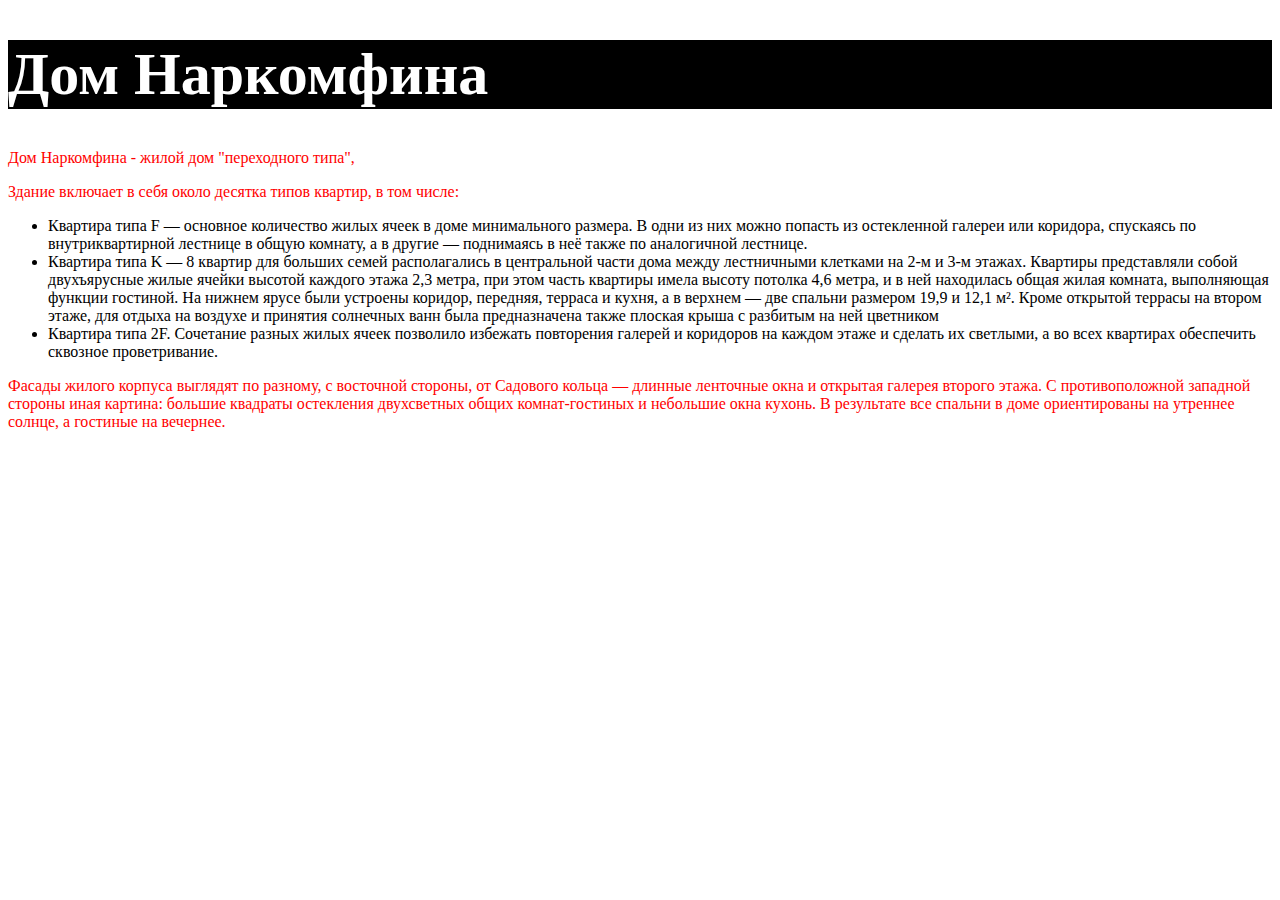
==== index.html @ 4cafe462 "Скопировали файл index" ====
<!DOCTYPE html>
<html>
  <head>
    <meta charset="utf-8">
    <title>Дом Наркомфина</title>

    <style>
      h1
      {font-size: 60px;
        color: white;
        background-color: black;
      }
      p {
          color: red;
        }

      }
    </style>
  </head>
  <body>
    <h1>Дом Наркомфина</h1>
    <p> Дом Наркомфина - жилой дом "переходного типа",</p>
    <p>Здание включает в себя около десятка типов квартир, в том числе:</p>

    <ul>
      <li>Квартира типа F — основное количество жилых ячеек в доме минимального размера. В одни из них можно попасть из остекленной галереи или коридора, спускаясь по внутриквартирной лестнице в общую комнату, а в другие — поднимаясь в неё также по аналогичной лестнице.
      <li>Квартира типа K — 8 квартир для больших семей располагались в центральной части дома между лестничными клетками на 2-м и 3-м этажах. Квартиры представляли собой двухъярусные жилые ячейки высотой каждого этажа 2,3 метра, при этом часть квартиры имела высоту потолка 4,6 метра, и в ней находилась общая жилая комната, выполняющая функции гостиной. На нижнем ярусе были устроены коридор, передняя, терраса и кухня, а в верхнем — две спальни размером 19,9 и 12,1 м². Кроме открытой террасы на втором этаже, для отдыха на воздухе и принятия солнечных ванн была предназначена также плоская крыша с разбитым на ней цветником
      <li>Квартира типа 2F. Сочетание разных жилых ячеек позволило избежать повторения галерей и коридоров на каждом этаже и сделать их светлыми, а во всех квартирах обеспечить сквозное проветривание.
      </ul>

    <p>Фасады жилого корпуса выглядят по разному, с восточной стороны, от Садового кольца — длинные ленточные окна и открытая галерея второго этажа. С противоположной западной стороны иная картина: большие квадраты остекления двухсветных общих комнат-гостиных и небольшие окна кухонь. В результате все спальни в доме ориентированы на утреннее солнце, а гостиные на вечернее.</p>



  </body>
</html>
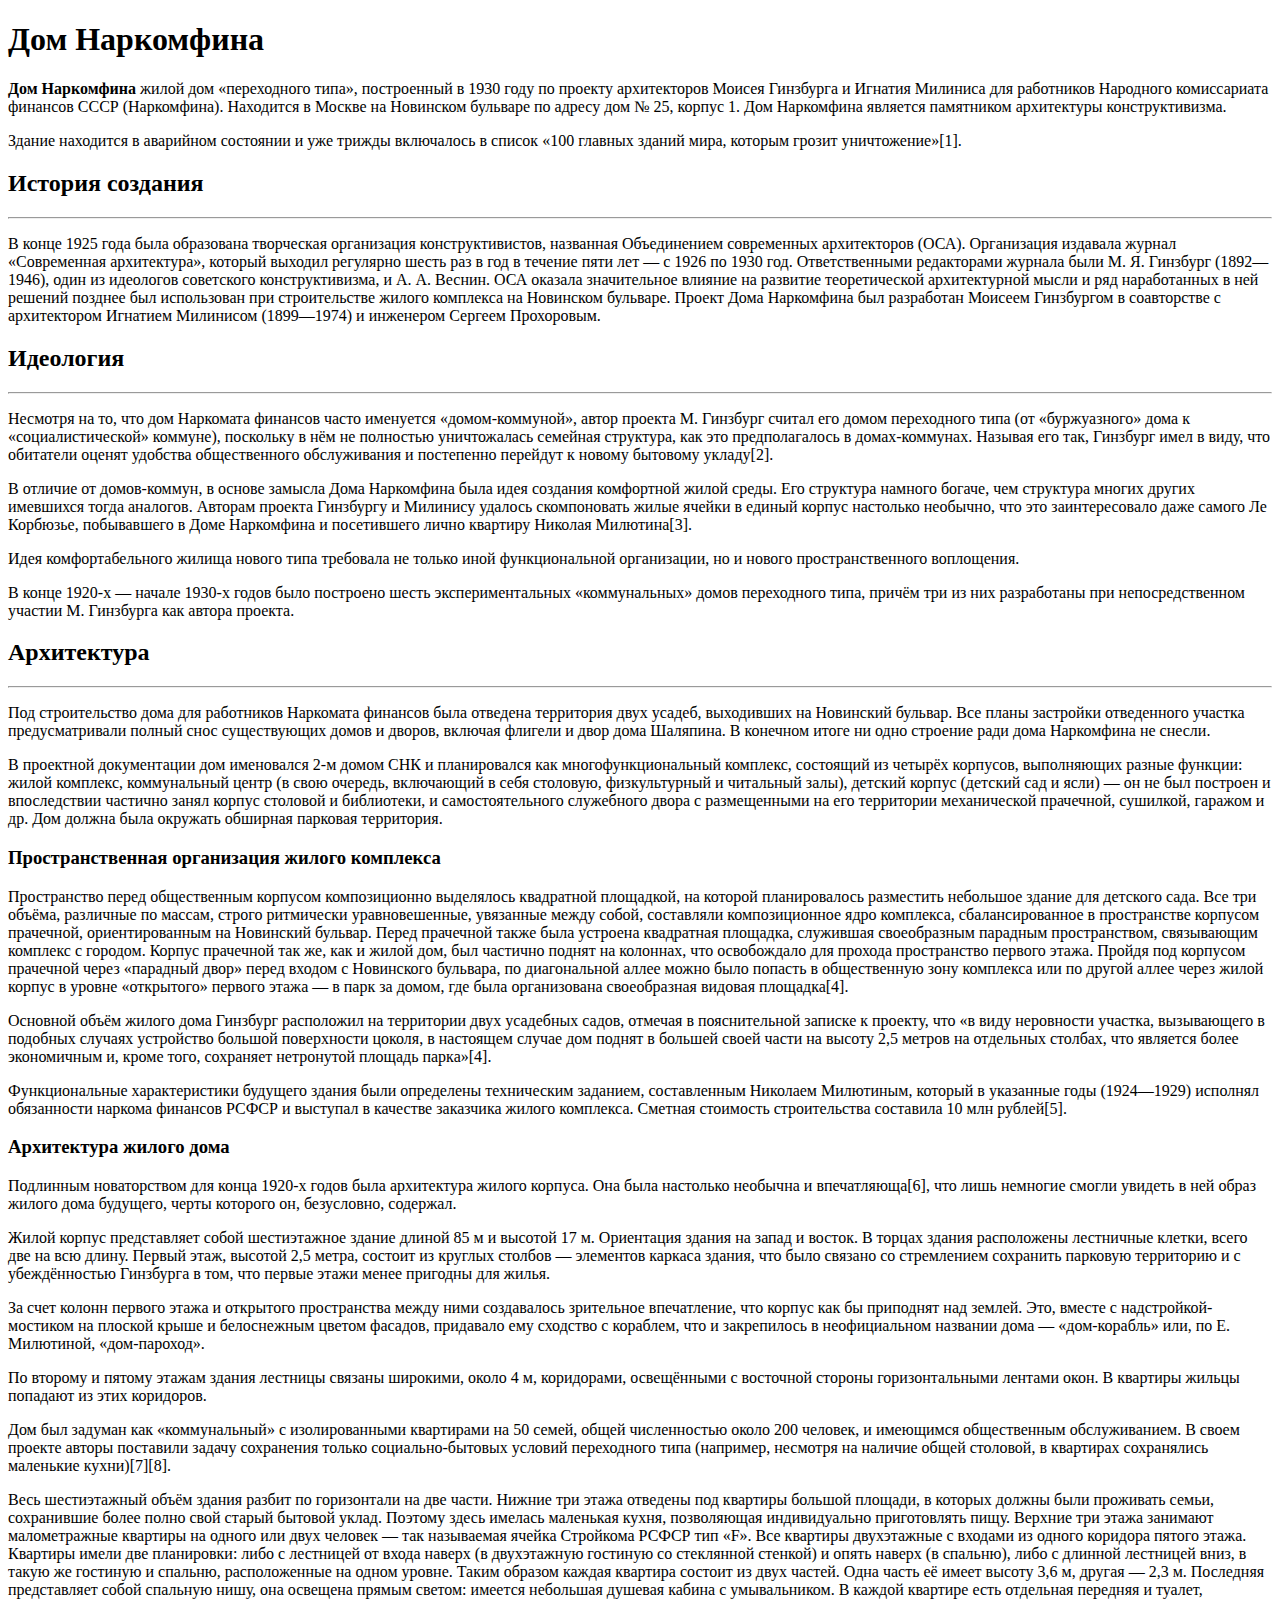
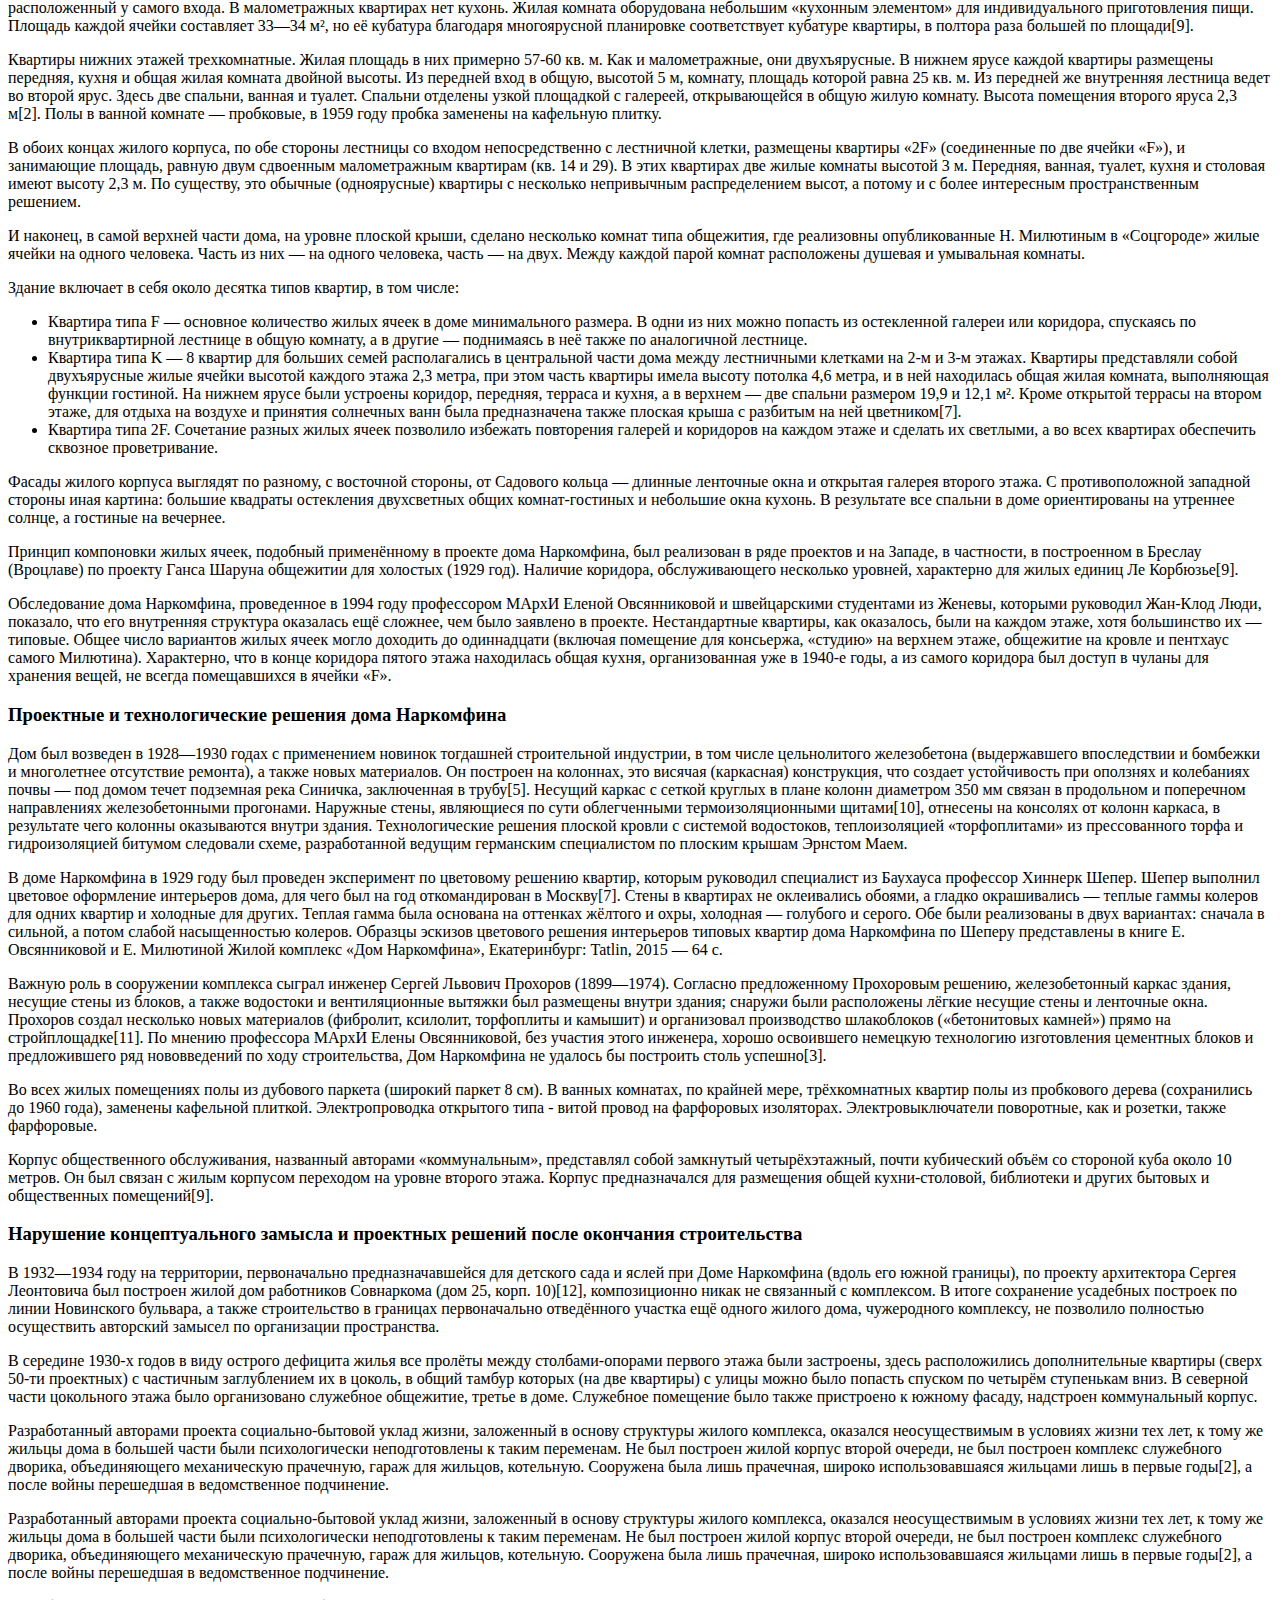
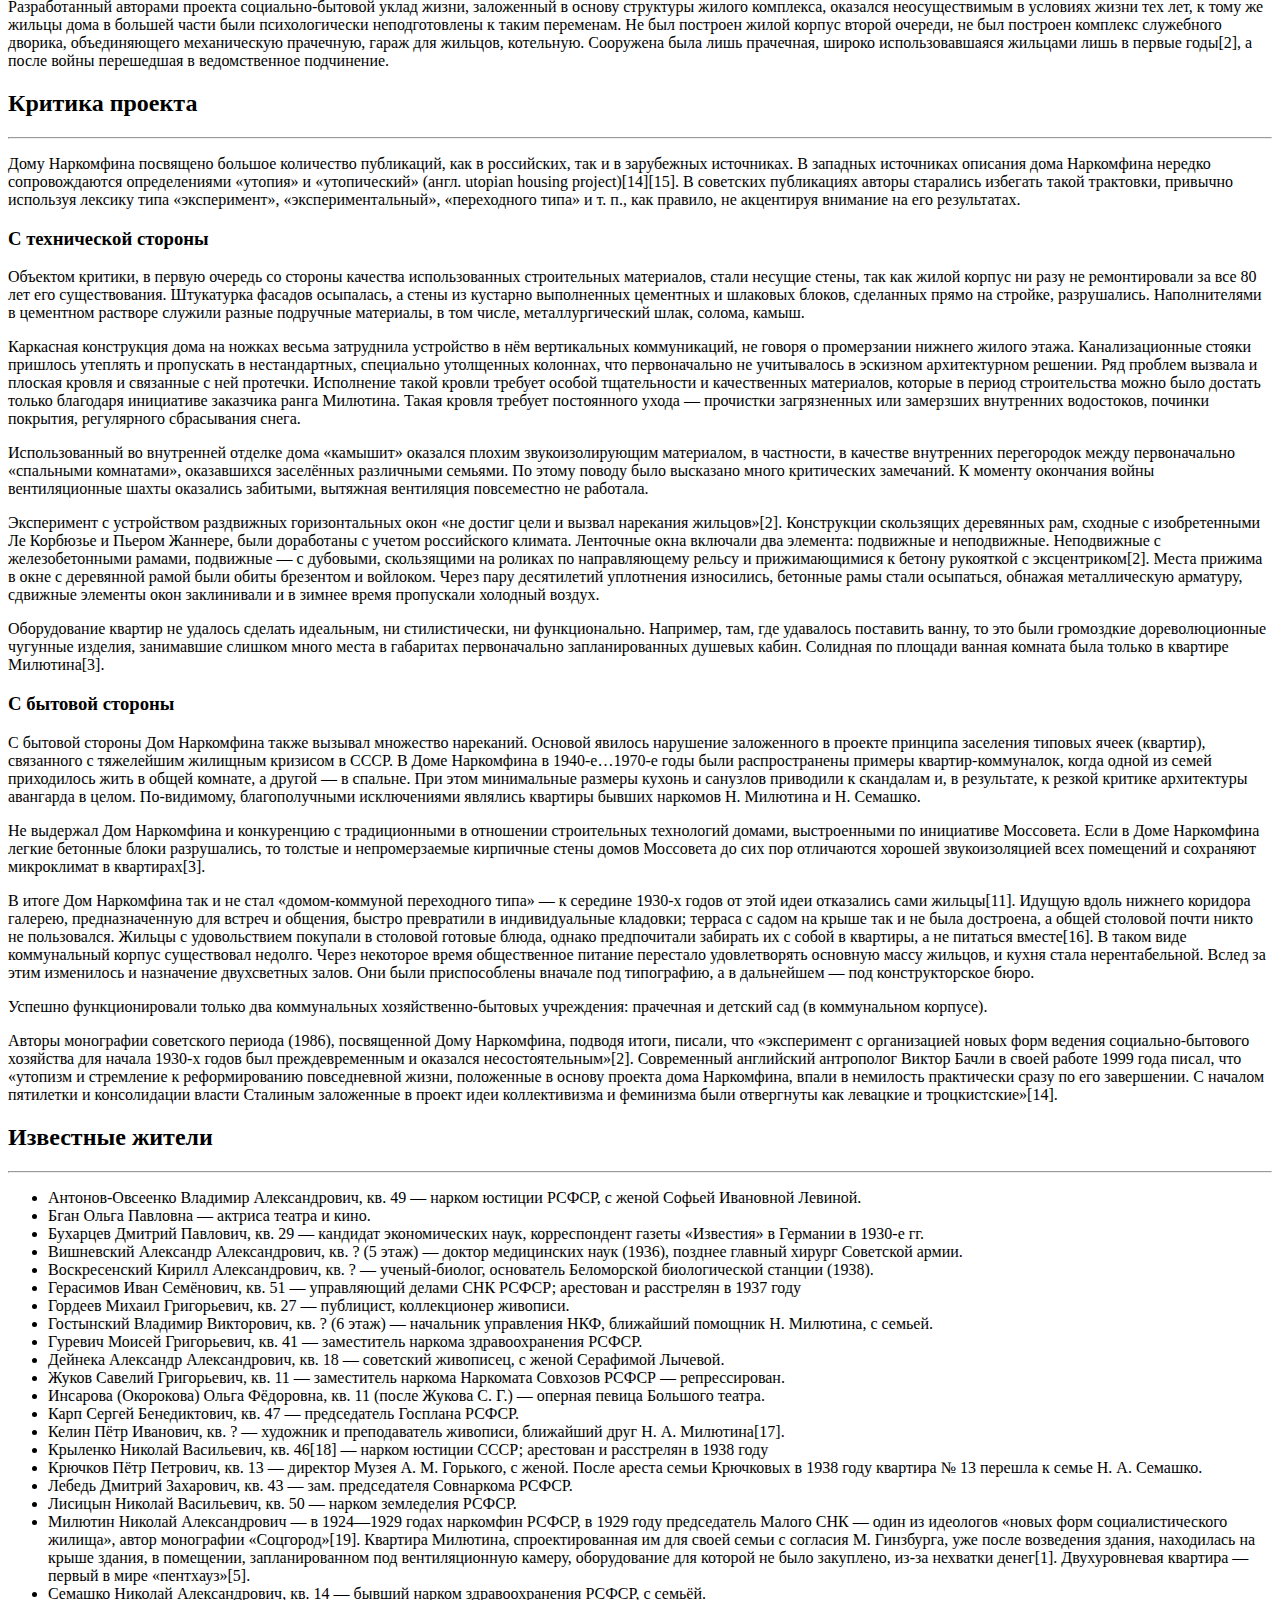
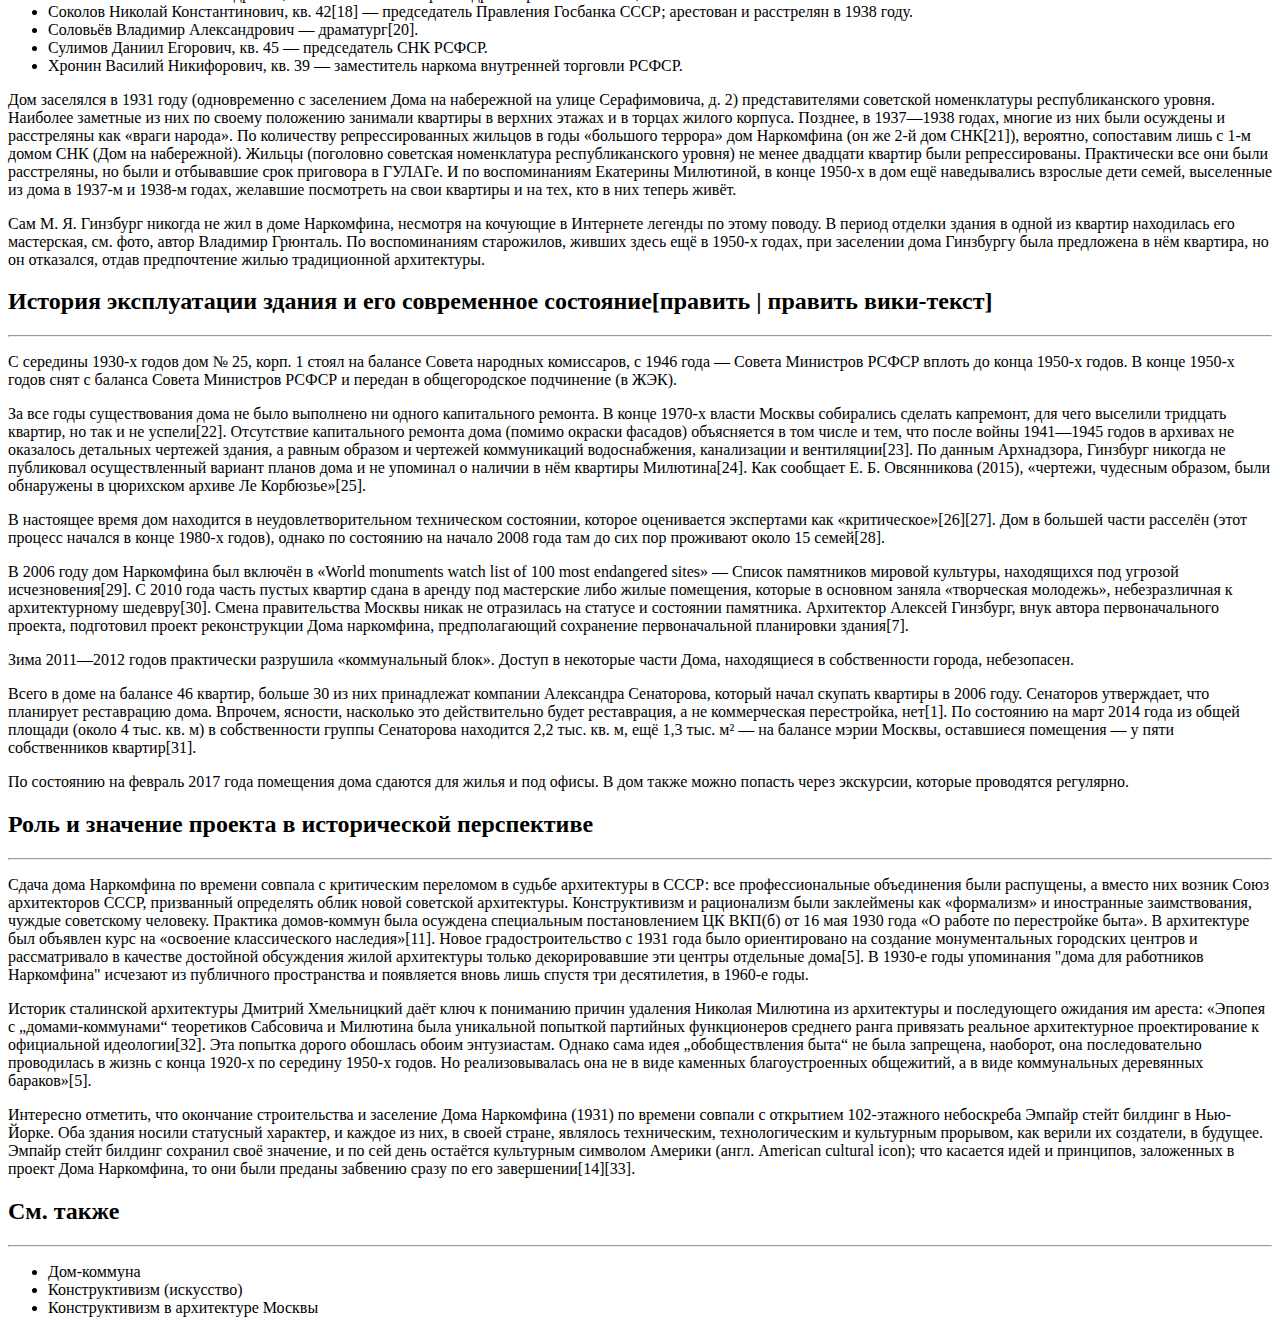
==== commit 13986639: "Доделал статью про дом Наркомфина" ====
--- a/index.html
+++ b/index.html
@@ -4,33 +4,125 @@
     <meta charset="utf-8">
     <title>Дом Наркомфина</title>
 
-    <style>
-      h1
-      {font-size: 60px;
-        color: white;
-        background-color: black;
-      }
-      p {
-          color: red;
-        }
-
-      }
-    </style>
   </head>
   <body>
     <h1>Дом Наркомфина</h1>
-    <p> Дом Наркомфина - жилой дом "переходного типа",</p>
-    <p>Здание включает в себя около десятка типов квартир, в том числе:</p>
-
+      <p> <b>Дом Наркомфина</b> жилой дом «переходного типа», построенный в 1930 году по проекту архитекторов Моисея Гинзбурга и Игнатия Милиниса для работников Народного комиссариата финансов СССР (Наркомфина). Находится в Москве на Новинском бульваре по адресу дом № 25, корпус 1. Дом Наркомфина является памятником архитектуры конструктивизма.</p>
+      <p>Здание находится в аварийном состоянии и уже трижды включалось в список «100 главных зданий мира, которым грозит уничтожение»[1].</p>
+    <h2> История создания</h2>
+    <hr></hr>
+      <p>В конце 1925 года была образована творческая организация конструктивистов, названная Объединением современных архитекторов (ОСА). Организация издавала журнал «Современная архитектура», который выходил регулярно шесть раз в год в течение пяти лет — с 1926 по 1930 год. Ответственными редакторами журнала были М. Я. Гинзбург (1892—1946), один из идеологов советского конструктивизма, и А. А. Веснин. ОСА оказала значительное влияние на развитие теоретической архитектурной мысли и ряд наработанных в ней решений позднее был использован при строительстве жилого комплекса на Новинском бульваре. Проект Дома Наркомфина был разработан Моисеем Гинзбургом в соавторстве с архитектором Игнатием Милинисом (1899—1974) и инженером Сергеем Прохоровым.</p>
+    <h2>Идеология</h2>
+    <hr></hr>
+      <p>Несмотря на то, что дом Наркомата финансов часто именуется «домом-коммуной», автор проекта М. Гинзбург считал его домом переходного типа (от «буржуазного» дома к «социалистической» коммуне), поскольку в нём не полностью уничтожалась семейная структура, как это предполагалось в домах-коммунах. Называя его так, Гинзбург имел в виду, что обитатели оценят удобства общественного обслуживания и постепенно перейдут к новому бытовому укладу[2].</p>
+      <p>В отличие от домов-коммун, в основе замысла Дома Наркомфина была идея создания комфортной жилой среды. Его структура намного богаче, чем структура многих других имевшихся тогда аналогов. Авторам проекта Гинзбургу и Милинису удалось скомпоновать жилые ячейки в единый корпус настолько необычно, что это заинтересовало даже самого Ле Корбюзье, побывавшего в Доме Наркомфина и посетившего лично квартиру Николая Милютина[3].</p>
+      <p>Идея комфортабельного жилища нового типа требовала не только иной функциональной организации, но и нового пространственного воплощения.</p>
+      <p>В конце 1920-х — начале 1930-х годов было построено шесть экспериментальных «коммунальных» домов переходного типа, причём три из них разработаны при непосредственном участии М. Гинзбурга как автора проекта.</p>
+    <h2>Архитектура</h2>
+    <hr></hr>
+      <p>Под строительство дома для работников Наркомата финансов была отведена территория двух усадеб, выходивших на Новинский бульвар. Все планы застройки отведенного участка предусматривали полный снос существующих домов и дворов, включая флигели и двор дома Шаляпина. В конечном итоге ни одно строение ради дома Наркомфина не снесли.</p>
+      <p>В проектной документации дом именовался 2-м домом СНК и планировался как многофункциональный комплекс, состоящий из четырёх корпусов, выполняющих разные функции: жилой комплекс, коммунальный центр (в свою очередь, включающий в себя столовую, физкультурный и читальный залы), детский корпус (детский сад и ясли) — он не был построен и впоследствии частично занял корпус столовой и библиотеки, и самостоятельного служебного двора с размещенными на его территории механической прачечной, сушилкой, гаражом и др. Дом должна была окружать обширная парковая территория.</p>
+          <h3>Пространственная организация жилого комплекса</h3>
+          <p>Пространство перед общественным корпусом композиционно выделялось квадратной площадкой, на которой планировалось разместить небольшое здание для детского сада. Все три объёма, различные по массам, строго ритмически уравновешенные, увязанные между собой, составляли композиционное ядро комплекса, сбалансированное в пространстве корпусом прачечной, ориентированным на Новинский бульвар. Перед прачечной также была устроена квадратная площадка, служившая своеобразным парадным пространством, связывающим комплекс с городом. Корпус прачечной так же, как и жилой дом, был частично поднят на колоннах, что освобождало для прохода пространство первого этажа. Пройдя под корпусом прачечной через «парадный двор» перед входом с Новинского бульвара, по диагональной аллее можно было попасть в общественную зону комплекса или по другой аллее через жилой корпус в уровне «открытого» первого этажа — в парк за домом, где была организована своеобразная видовая площадка[4].</p>
+          <p>Основной объём жилого дома Гинзбург расположил на территории двух усадебных садов, отмечая в пояснительной записке к проекту, что «в виду неровности участка, вызывающего в подобных случаях устройство большой поверхности цоколя, в настоящем случае дом поднят в большей своей части на высоту 2,5 метров на отдельных столбах, что является более экономичным и, кроме того, сохраняет нетронутой площадь парка»[4].</p>
+          <p>Функциональные характеристики будущего здания были определены техническим заданием, составленным Николаем Милютиным, который в указанные годы (1924—1929) исполнял обязанности наркома финансов РСФСР и выступал в качестве заказчика жилого комплекса. Сметная стоимость строительства составила 10 млн рублей[5].</p>
+          <h3>Архитектура жилого дома</h3>
+          <p>Подлинным новаторством для конца 1920-х годов была архитектура жилого корпуса. Она была настолько необычна и впечатляюща[6], что лишь немногие смогли увидеть в ней образ жилого дома будущего, черты которого он, безусловно, содержал.</p>
+          <p>Жилой корпус представляет собой шестиэтажное здание длиной 85 м и высотой 17 м. Ориентация здания на запад и восток. В торцах здания расположены лестничные клетки, всего две на всю длину. Первый этаж, высотой 2,5 метра, состоит из круглых столбов — элементов каркаса здания, что было связано со стремлением сохранить парковую территорию и с убеждённостью Гинзбурга в том, что первые этажи менее пригодны для жилья.</p>
+          <p>За счет колонн первого этажа и открытого пространства между ними создавалось зрительное впечатление, что корпус как бы приподнят над землей. Это, вместе с надстройкой-мостиком на плоской крыше и белоснежным цветом фасадов, придавало ему сходство с кораблем, что и закрепилось в неофициальном названии дома — «дом-корабль» или, по Е. Милютиной, «дом-пароход».</p>
+          <p>По второму и пятому этажам здания лестницы связаны широкими, около 4 м, коридорами, освещёнными с восточной стороны горизонтальными лентами окон. В квартиры жильцы попадают из этих коридоров.</p>
+          <p>Дом был задуман как «коммунальный» с изолированными квартирами на 50 семей, общей численностью около 200 человек, и имеющимся общественным обслуживанием. В своем проекте авторы поставили задачу сохранения только социально-бытовых условий переходного типа (например, несмотря на наличие общей столовой, в квартирах сохранялись маленькие кухни)[7][8].</p>
+          <p>Весь шестиэтажный объём здания разбит по горизонтали на две части. Нижние три этажа отведены под квартиры большой площади, в которых должны были проживать семьи, сохранившие более полно свой старый бытовой уклад. Поэтому здесь имелась маленькая кухня, позволяющая индивидуально приготовлять пищу. Верхние три этажа занимают малометражные квартиры на одного или двух человек — так называемая ячейка Стройкома РСФСР тип «F». Все квартиры двухэтажные с входами из одного коридора пятого этажа. Квартиры имели две планировки: либо с лестницей от входа наверх (в двухэтажную гостиную со стеклянной стенкой) и опять наверх (в спальню), либо с длинной лестницей вниз, в такую же гостиную и спальню, расположенные на одном уровне. Таким образом каждая квартира состоит из двух частей. Одна часть её имеет высоту 3,6 м, другая — 2,3 м. Последняя представляет собой спальную нишу, она освещена прямым светом: имеется небольшая душевая кабина с умывальником. В каждой квартире есть отдельная передняя и туалет, расположенный у самого входа. В малометражных квартирах нет кухонь. Жилая комната оборудована небольшим «кухонным элементом» для индивидуального приготовления пищи. Площадь каждой ячейки составляет 33—34 м², но её кубатура благодаря многоярусной планировке соответствует кубатуре квартиры, в полтора раза большей по площади[9].
+          </p>
+          <p>Квартиры нижних этажей трехкомнатные. Жилая площадь в них примерно 57-60 кв. м. Как и малометражные, они двухъярусные. В нижнем ярусе каждой квартиры размещены передняя, кухня и общая жилая комната двойной высоты. Из передней вход в общую, высотой 5 м, комнату, площадь которой равна 25 кв. м. Из передней же внутренняя лестница ведет во второй ярус. Здесь две спальни, ванная и туалет. Спальни отделены узкой площадкой с галереей, открывающейся в общую жилую комнату. Высота помещения второго яруса 2,3 м[2]. Полы в ванной комнате — пробковые, в 1959 году пробка заменены на кафельную плитку.</p>
+          <p>В обоих концах жилого корпуса, по обе стороны лестницы со входом непосредственно с лестничной клетки, размещены квартиры «2F» (соединенные по две ячейки «F»), и занимающие площадь, равную двум сдвоенным малометражным квартирам (кв. 14 и 29). В этих квартирах две жилые комнаты высотой 3 м. Передняя, ванная, туалет, кухня и столовая имеют высоту 2,3 м. По существу, это обычные (одноярусные) квартиры с несколько непривычным распределением высот, а потому и с более интересным пространственным решением.</p>
+          <p>И наконец, в самой верхней части дома, на уровне плоской крыши, сделано несколько комнат типа общежития, где реализовны опубликованные Н. Милютиным в «Соцгороде» жилые ячейки на одного человека. Часть из них — на одного человека, часть — на двух. Между каждой парой комнат расположены душевая и умывальная комнаты.</p>
+          <p>Здание включает в себя около десятка типов квартир, в том числе:</p>
     <ul>
-      <li>Квартира типа F — основное количество жилых ячеек в доме минимального размера. В одни из них можно попасть из остекленной галереи или коридора, спускаясь по внутриквартирной лестнице в общую комнату, а в другие — поднимаясь в неё также по аналогичной лестнице.
-      <li>Квартира типа K — 8 квартир для больших семей располагались в центральной части дома между лестничными клетками на 2-м и 3-м этажах. Квартиры представляли собой двухъярусные жилые ячейки высотой каждого этажа 2,3 метра, при этом часть квартиры имела высоту потолка 4,6 метра, и в ней находилась общая жилая комната, выполняющая функции гостиной. На нижнем ярусе были устроены коридор, передняя, терраса и кухня, а в верхнем — две спальни размером 19,9 и 12,1 м². Кроме открытой террасы на втором этаже, для отдыха на воздухе и принятия солнечных ванн была предназначена также плоская крыша с разбитым на ней цветником
-      <li>Квартира типа 2F. Сочетание разных жилых ячеек позволило избежать повторения галерей и коридоров на каждом этаже и сделать их светлыми, а во всех квартирах обеспечить сквозное проветривание.
-      </ul>
-
-    <p>Фасады жилого корпуса выглядят по разному, с восточной стороны, от Садового кольца — длинные ленточные окна и открытая галерея второго этажа. С противоположной западной стороны иная картина: большие квадраты остекления двухсветных общих комнат-гостиных и небольшие окна кухонь. В результате все спальни в доме ориентированы на утреннее солнце, а гостиные на вечернее.</p>
-
-
-
+          <li>Квартира типа F — основное количество жилых ячеек в доме минимального размера. В одни из них можно попасть из остекленной галереи или коридора, спускаясь по внутриквартирной лестнице в общую комнату, а в другие — поднимаясь в неё также по аналогичной лестнице.
+          <li>Квартира типа K — 8 квартир для больших семей располагались в центральной части дома между лестничными клетками на 2-м и 3-м этажах. Квартиры представляли собой двухъярусные жилые ячейки высотой каждого этажа 2,3 метра, при этом часть квартиры имела высоту потолка 4,6 метра, и в ней находилась общая жилая комната, выполняющая функции гостиной. На нижнем ярусе были устроены коридор, передняя, терраса и кухня, а в верхнем — две спальни размером 19,9 и 12,1 м². Кроме открытой террасы на втором этаже, для отдыха на воздухе и принятия солнечных ванн была предназначена также плоская крыша с разбитым на ней цветником[7].
+          <li>Квартира типа 2F. Сочетание разных жилых ячеек позволило избежать повторения галерей и коридоров на каждом этаже и сделать их светлыми, а во всех квартирах обеспечить сквозное проветривание.
+          </ul>
+          <p>Фасады жилого корпуса выглядят по разному, с восточной стороны, от Садового кольца — длинные ленточные окна и открытая галерея второго этажа. С противоположной западной стороны иная картина: большие квадраты остекления двухсветных общих комнат-гостиных и небольшие окна кухонь. В результате все спальни в доме ориентированы на утреннее солнце, а гостиные на вечернее.</p>
+          <p>Принцип компоновки жилых ячеек, подобный применённому в проекте дома Наркомфина, был реализован в ряде проектов и на Западе, в частности, в построенном в Бреслау (Вроцлаве) по проекту Ганса Шаруна общежитии для холостых (1929 год). Наличие коридора, обслуживающего несколько уровней, характерно для жилых единиц Ле Корбюзье[9].</p>
+          <p>Обследование дома Наркомфина, проведенное в 1994 году профессором МАрхИ Еленой Овсянниковой и швейцарскими студентами из Женевы, которыми руководил Жан-Клод Люди, показало, что его внутренняя структура оказалась ещё сложнее, чем было заявлено в проекте. Нестандартные квартиры, как оказалось, были на каждом этаже, хотя большинство их — типовые. Общее число вариантов жилых ячеек могло доходить до одиннадцати (включая помещение для консьержа, «студию» на верхнем этаже, общежитие на кровле и пентхаус самого Милютина). Характерно, что в конце коридора пятого этажа находилась общая кухня, организованная уже в 1940-е годы, а из самого коридора был доступ в чуланы для хранения вещей, не всегда помещавшихся в ячейки «F».</p>
+          <h3>Проектные и технологические решения дома Наркомфина</h3>
+          <p>Дом был возведен в 1928—1930 годах с применением новинок тогдашней строительной индустрии, в том числе цельнолитого железобетона (выдержавшего впоследствии и бомбежки и многолетнее отсутствие ремонта), а также новых материалов. Он построен на колоннах, это висячая (каркасная) конструкция, что создает устойчивость при оползнях и колебаниях почвы — под домом течет подземная река Синичка, заключенная в трубу[5]. Несущий каркас с сеткой круглых в плане колонн диаметром 350 мм связан в продольном и поперечном направлениях железобетонными прогонами. Наружные стены, являющиеся по сути облегченными термоизоляционными щитами[10], отнесены на консолях от колонн каркаса, в результате чего колонны оказываются внутри здания. Технологические решения плоской кровли с системой водостоков, теплоизоляцией «торфоплитами» из прессованного торфа и гидроизоляцией битумом следовали схеме, разработанной ведущим германским специалистом по плоским крышам Эрнстом Маем.</p>
+          <p>В доме Наркомфина в 1929 году был проведен эксперимент по цветовому решению квартир, которым руководил специалист из Баухауса профессор Хиннерк Шепер. Шепер выполнил цветовое оформление интерьеров дома, для чего был на год откомандирован в Москву[7]. Стены в квартирах не оклеивались обоями, а гладко окрашивались — теплые гаммы колеров для одних квартир и холодные для других. Теплая гамма была основана на оттенках жёлтого и охры, холодная — голубого и серого. Обе были реализованы в двух вариантах: сначала в сильной, а потом слабой насыщенностью колеров. Образцы эскизов цветового решения интерьеров типовых квартир дома Наркомфина по Шеперу представлены в книге Е. Овсянниковой и Е. Милютиной Жилой комплекс «Дом Наркомфина», Екатеринбург: Tatlin, 2015 — 64 с.</p>
+          <p>Важную роль в сооружении комплекса сыграл инженер Сергей Львович Прохоров (1899—1974). Согласно предложенному Прохоровым решению, железобетонный каркас здания, несущие стены из блоков, а также водостоки и вентиляционные вытяжки был размещены внутри здания; снаружи были расположены лёгкие несущие стены и ленточные окна. Прохоров создал несколько новых материалов (фибролит, ксилолит, торфоплиты и камышит) и организовал производство шлакоблоков («бетонитовых камней») прямо на стройплощадке[11]. По мнению профессора МАрхИ Елены Овсянниковой, без участия этого инженера, хорошо освоившего немецкую технологию изготовления цементных блоков и предложившего ряд нововведений по ходу строительства, Дом Наркомфина не удалось бы построить столь успешно[3].</p>
+          <p>Во всех жилых помещениях полы из дубового паркета (широкий паркет 8 см). В ванных комнатах, по крайней мере, трёхкомнатных квартир полы из пробкового дерева (сохранились до 1960 года), заменены кафельной плиткой. Электропроводка открытого типа - витой провод на фарфоровых изоляторах. Электровыключатели поворотные, как и розетки, также фарфоровые.</p>
+          <p>Корпус общественного обслуживания, названный авторами «коммунальным», представлял собой замкнутый четырёхэтажный, почти кубический объём со стороной куба около 10 метров. Он был связан с жилым корпусом переходом на уровне второго этажа. Корпус предназначался для размещения общей кухни-столовой, библиотеки и других бытовых и общественных помещений[9].</p>
+          <h3>Нарушение концептуального замысла и проектных решений после окончания строительства</h3>
+          <p>В 1932—1934 году на территории, первоначально предназначавшейся для детского сада и яслей при Доме Наркомфина (вдоль его южной границы), по проекту архитектора Сергея Леонтовича был построен жилой дом работников Совнаркома (дом 25, корп. 10)[12], композиционно никак не связанный с комплексом. В итоге сохранение усадебных построек по линии Новинского бульвара, а также строительство в границах первоначально отведённого участка ещё одного жилого дома, чужеродного комплексу, не позволило полностью осуществить авторский замысел по организации пространства.</p>
+          <p>В середине 1930-х годов в виду острого дефицита жилья все пролёты между столбами-опорами первого этажа были застроены, здесь расположились дополнительные квартиры (сверх 50-ти проектных) с частичным заглублением их в цоколь, в общий тамбур которых (на две квартиры) с улицы можно было попасть спуском по четырём ступенькам вниз. В северной части цокольного этажа было организовано служебное общежитие, третье в доме. Служебное помещение было также пристроено к южному фасаду, надстроен коммунальный корпус.</p>
+          <p>Разработанный авторами проекта социально-бытовой уклад жизни, заложенный в основу структуры жилого комплекса, оказался неосуществимым в условиях жизни тех лет, к тому же жильцы дома в большей части были психологически неподготовлены к таким переменам. Не был построен жилой корпус второй очереди, не был построен комплекс служебного дворика, объединяющего механическую прачечную, гараж для жильцов, котельную. Сооружена была лишь прачечная, широко использовавшаяся жильцами лишь в первые годы[2], а после войны перешедшая в ведомственное подчинение.</p>
+          <p>Разработанный авторами проекта социально-бытовой уклад жизни, заложенный в основу структуры жилого комплекса, оказался неосуществимым в условиях жизни тех лет, к тому же жильцы дома в большей части были психологически неподготовлены к таким переменам. Не был построен жилой корпус второй очереди, не был построен комплекс служебного дворика, объединяющего механическую прачечную, гараж для жильцов, котельную. Сооружена была лишь прачечная, широко использовавшаяся жильцами лишь в первые годы[2], а после войны перешедшая в ведомственное подчинение.</p>
+          <p>Разработанный авторами проекта социально-бытовой уклад жизни, заложенный в основу структуры жилого комплекса, оказался неосуществимым в условиях жизни тех лет, к тому же жильцы дома в большей части были психологически неподготовлены к таким переменам. Не был построен жилой корпус второй очереди, не был построен комплекс служебного дворика, объединяющего механическую прачечную, гараж для жильцов, котельную. Сооружена была лишь прачечная, широко использовавшаяся жильцами лишь в первые годы[2], а после войны перешедшая в ведомственное подчинение.</p>
+        <h2>Критика проекта</h2>
+        <hr></hr>
+        <p>Дому Наркомфина посвящено большое количество публикаций, как в российских, так и в зарубежных источниках. В западных источниках описания дома Наркомфина нередко сопровождаются определениями «утопия» и «утопический» (англ. utopian housing project)[14][15]. В советских публикациях авторы старались избегать такой трактовки, привычно используя лексику типа «эксперимент», «экспериментальный», «переходного типа» и т. п., как правило, не акцентируя внимание на его результатах.</p>
+          <h3>С технической стороны</h3>
+          <p>Объектом критики, в первую очередь со стороны качества использованных строительных материалов, стали несущие стены, так как жилой корпус ни разу не ремонтировали за все 80 лет его существования. Штукатурка фасадов осыпалась, а стены из кустарно выполненных цементных и шлаковых блоков, сделанных прямо на стройке, разрушались. Наполнителями в цементном растворе служили разные подручные материалы, в том числе, металлургический шлак, солома, камыш.</p>
+          <p>Каркасная конструкция дома на ножках весьма затруднила устройство в нём вертикальных коммуникаций, не говоря о промерзании нижнего жилого этажа. Канализационные стояки пришлось утеплять и пропускать в нестандартных, специально утолщенных колоннах, что первоначально не учитывалось в эскизном архитектурном решении. Ряд проблем вызвала и плоская кровля и связанные с ней протечки. Исполнение такой кровли требует особой тщательности и качественных материалов, которые в период строительства можно было достать только благодаря инициативе заказчика ранга Милютина. Такая кровля требует постоянного ухода — прочистки загрязненных или замерзших внутренних водостоков, починки покрытия, регулярного сбрасывания снега.</p>
+          <p>Использованный во внутренней отделке дома «камышит» оказался плохим звукоизолирующим материалом, в частности, в качестве внутренних перегородок между первоначально «спальными комнатами», оказавшихся заселённых различными семьями. По этому поводу было высказано много критических замечаний. К моменту окончания войны вентиляционные шахты оказались забитыми, вытяжная вентиляция повсеместно не работала.</p>
+          <p>Эксперимент с устройством раздвижных горизонтальных окон «не достиг цели и вызвал нарекания жильцов»[2]. Конструкции скользящих деревянных рам, сходные с изобретенными Ле Корбюзье и Пьером Жаннере, были доработаны с учетом российского климата. Ленточные окна включали два элемента: подвижные и неподвижные. Неподвижные с железобетонными рамами, подвижные — с дубовыми, скользящими на роликах по направляющему рельсу и прижимающимися к бетону рукояткой с эксцентриком[2]. Места прижима в окне с деревянной рамой были обиты брезентом и войлоком. Через пару десятилетий уплотнения износились, бетонные рамы стали осыпаться, обнажая металлическую арматуру, сдвижные элементы окон заклинивали и в зимнее время пропускали холодный воздух.</p>
+          <p>Оборудование квартир не удалось сделать идеальным, ни стилистически, ни функционально. Например, там, где удавалось поставить ванну, то это были громоздкие дореволюционные чугунные изделия, занимавшие слишком много места в габаритах первоначально запланированных душевых кабин. Солидная по площади ванная комната была только в квартире Милютина[3].</p>
+          <h3>С бытовой стороны</h3>
+          <p>С бытовой стороны Дом Наркомфина также вызывал множество нареканий. Основой явилось нарушение заложенного в проекте принципа заселения типовых ячеек (квартир), связанного с тяжелейшим жилищным кризисом в СССР. В Доме Наркомфина в 1940-е…1970-е годы были распространены примеры квартир-коммуналок, когда одной из семей приходилось жить в общей комнате, а другой — в спальне. При этом минимальные размеры кухонь и санузлов приводили к скандалам и, в результате, к резкой критике архитектуры авангарда в целом. По-видимому, благополучными исключениями являлись квартиры бывших наркомов Н. Милютина и Н. Семашко.</p>
+          <p>Не выдержал Дом Наркомфина и конкуренцию с традиционными в отношении строительных технологий домами, выстроенными по инициативе Моссовета. Если в Доме Наркомфина легкие бетонные блоки разрушались, то толстые и непромерзаемые кирпичные стены домов Моссовета до сих пор отличаются хорошей звукоизоляцией всех помещений и сохраняют микроклимат в квартирах[3].</p>
+          <p>В итоге Дом Наркомфина так и не стал «домом-коммуной переходного типа» — к середине 1930-х годов от этой идеи отказались сами жильцы[11]. Идущую вдоль нижнего коридора галерею, предназначенную для встреч и общения, быстро превратили в индивидуальные кладовки; терраса с садом на крыше так и не была достроена, а общей столовой почти никто не пользовался. Жильцы с удовольствием покупали в столовой готовые блюда, однако предпочитали забирать их с собой в квартиры, а не питаться вместе[16]. В таком виде коммунальный корпус существовал недолго. Через некоторое время общественное питание перестало удовлетворять основную массу жильцов, и кухня стала нерентабельной. Вслед за этим изменилось и назначение двухсветных залов. Они были приспособлены вначале под типографию, а в дальнейшем — под конструкторское бюро.</p>
+          <p>Успешно функционировали только два коммунальных хозяйственно-бытовых учреждения: прачечная и детский сад (в коммунальном корпусе).</p>
+          <p>Авторы монографии советского периода (1986), посвященной Дому Наркомфина, подводя итоги, писали, что «эксперимент с организацией новых форм ведения социально-бытового хозяйства для начала 1930-х годов был преждевременным и оказался несостоятельным»[2]. Современный английский антрополог Виктор Бачли в своей работе 1999 года писал, что «утопизм и стремление к реформированию повседневной жизни, положенные в основу проекта дома Наркомфина, впали в немилость практически сразу по его завершении. С началом пятилетки и консолидации власти Сталиным заложенные в проект идеи коллективизма и феминизма были отвергнуты как левацкие и троцкистские»[14].</p>
+        <h2>Известные жители</h2>
+        <hr></hr>
+        <ul>
+          <li>Антонов-Овсеенко Владимир Александрович, кв. 49 — нарком юстиции РСФСР, с женой Софьей Ивановной Левиной.</li>
+          <li>Бган Ольга Павловна — актриса театра и кино.</li>
+          <li>Бухарцев Дмитрий Павлович, кв. 29 — кандидат экономических наук, корреспондент газеты «Известия» в Германии в 1930-е гг.</li>
+          <li>Вишневский Александр Александрович, кв. ? (5 этаж) — доктор медицинских наук (1936), позднее главный хирург Советской армии.</li>
+          <li>Воскресенский Кирилл Александрович, кв. ? — ученый-биолог, основатель Беломорской биологической станции (1938).</li>
+          <li>Герасимов Иван Семёнович, кв. 51 — управляющий делами СНК РСФСР; арестован и расстрелян в 1937 году</li>
+          <li>Гордеев Михаил Григорьевич, кв. 27 — публицист, коллекционер живописи.</li>
+          <li>Гостынский Владимир Викторович, кв. ? (6 этаж) — начальник управления НКФ, ближайший помощник Н. Милютина, с семьей.</li>
+          <li>Гуревич Моисей Григорьевич, кв. 41 — заместитель наркома здравоохранения РСФСР.</li>
+          <li>Дейнека Александр Александрович, кв. 18 — советский живописец, с женой Серафимой Лычевой.</li>
+          <li>Жуков Савелий Григорьевич, кв. 11 — заместитель наркома Наркомата Совхозов РСФСР — репрессирован.</li>
+          <li>Инсарова (Окорокова) Ольга Фёдоровна, кв. 11 (после Жукова С. Г.) — оперная певица Большого театра.</li>
+          <li>Карп Сергей Бенедиктович, кв. 47 — председатель Госплана РСФСР.</li>
+          <li>Келин Пётр Иванович, кв. ? — художник и преподаватель живописи, ближайший друг Н. А. Милютина[17].</li>
+          <li>Крыленко Николай Васильевич, кв. 46[18] — нарком юстиции СССР; арестован и расстрелян в 1938 году</li>
+          <li>Крючков Пётр Петрович, кв. 13 — директор Музея А. М. Горького, с женой. После ареста семьи Крючковых в 1938 году квартира № 13 перешла к семье Н. А. Семашко.</li>
+          <li>Лебедь Дмитрий Захарович, кв. 43 — зам. председателя Совнаркома РСФСР.</li>
+          <li>Лисицын Николай Васильевич, кв. 50 — нарком земледелия РСФСР.</li>
+          <li>Милютин Николай Александрович — в 1924—1929 годах наркомфин РСФСР, в 1929 году председатель Малого СНК — один из идеологов «новых форм социалистического жилища», автор монографии «Соцгород»[19]. Квартира Милютина, спроектированная им для своей семьи с согласия М. Гинзбурга, уже после возведения здания, находилась на крыше здания, в помещении, запланированном под вентиляционную камеру, оборудование для которой не было закуплено, из-за нехватки денег[1]. Двухуровневая квартира — первый в мире «пентхауз»[5].</li>
+          <li>Семашко Николай Александрович, кв. 14 — бывший нарком здравоохранения РСФСР, с семьёй.</li>
+          <li>Соколов Николай Константинович, кв. 42[18] — председатель Правления Госбанка СССР; арестован и расстрелян в 1938 году.</li>
+          <li>Соловьёв Владимир Александрович — драматург[20].</li>
+          <li>Сулимов Даниил Егорович, кв. 45 — председатель СНК РСФСР.</li>
+          <li>Хронин Василий Никифорович, кв. 39 — заместитель наркома внутренней торговли РСФСР.</li>
+        </ul>
+          <p>Дом заселялся в 1931 году (одновременно с заселением Дома на набережной на улице Серафимовича, д. 2) представителями советской номенклатуры республиканского уровня. Наиболее заметные из них по своему положению занимали квартиры в верхних этажах и в торцах жилого корпуса. Позднее, в 1937—1938 годах, многие из них были осуждены и расстреляны как «враги народа». По количеству репрессированных жильцов в годы «большого террора» дом Наркомфина (он же 2-й дом СНК[21]), вероятно, сопоставим лишь с 1-м домом СНК (Дом на набережной). Жильцы (поголовно советская номенклатура республиканского уровня) не менее двадцати квартир были репрессированы. Практически все они были расстреляны, но были и отбывавшие срок приговора в ГУЛАГе. И по воспоминаниям Екатерины Милютиной, в конце 1950-х в дом ещё наведывались взрослые дети семей, выселенные из дома в 1937-м и 1938-м годах, желавшие посмотреть на свои квартиры и на тех, кто в них теперь живёт.</p>
+          <p>Сам М. Я. Гинзбург никогда не жил в доме Наркомфина, несмотря на кочующие в Интернете легенды по этому поводу. В период отделки здания в одной из квартир находилась его мастерская, см. фото, автор Владимир Грюнталь. По воспоминаниям старожилов, живших здесь ещё в 1950-х годах, при заселении дома Гинзбургу была предложена в нём квартира, но он отказался, отдав предпочтение жилью традиционной архитектуры.</p>
+          <h2>История эксплуатации здания и его современное состояние[править | править вики-текст]</h2>
+          <hr></hr>
+          <p>С середины 1930-х годов дом № 25, корп. 1 стоял на балансе Совета народных комиссаров, с 1946 года — Совета Министров РСФСР вплоть до конца 1950-х годов. В конце 1950-х годов снят с баланса Совета Министров РСФСР и передан в общегородское подчинение (в ЖЭК).</p>
+          <p>За все годы существования дома не было выполнено ни одного капитального ремонта. В конце 1970-х власти Москвы собирались сделать капремонт, для чего выселили тридцать квартир, но так и не успели[22]. Отсутствие капитального ремонта дома (помимо окраски фасадов) объясняется в том числе и тем, что после войны 1941—1945 годов в архивах не оказалось детальных чертежей здания, а равным образом и чертежей коммуникаций водоснабжения, канализации и вентиляции[23]. По данным Архнадзора, Гинзбург никогда не публиковал осуществленный вариант планов дома и не упоминал о наличии в нём квартиры Милютина[24]. Как сообщает Е. Б. Овсянникова (2015), «чертежи, чудесным образом, были обнаружены в цюрихском архиве Ле Корбюзье»[25].</p>
+          <p>В настоящее время дом находится в неудовлетворительном техническом состоянии, которое оценивается экспертами как «критическое»[26][27]. Дом в большей части расселён (этот процесс начался в конце 1980-х годов), однако по состоянию на начало 2008 года там до сих пор проживают около 15 семей[28].</p>
+          <p>В 2006 году дом Наркомфина был включён в «World monuments watch list of 100 most endangered sites» — Список памятников мировой культуры, находящихся под угрозой исчезновения[29]. С 2010 года часть пустых квартир сдана в аренду под мастерские либо жилые помещения, которые в основном заняла «творческая молодежь», небезразличная к архитектурному шедевру[30]. Смена правительства Москвы никак не отразилась на статусе и состоянии памятника. Архитектор Алексей Гинзбург, внук автора первоначального проекта, подготовил проект реконструкции Дома наркомфина, предполагающий сохранение первоначальной планировки здания[7].</p>
+          <p>Зима 2011—2012 годов практически разрушила «коммунальный блок». Доступ в некоторые части Дома, находящиеся в собственности города, небезопасен.</p>
+          <p>Всего в доме на балансе 46 квартир, больше 30 из них принадлежат компании Александра Сенаторова, который начал скупать квартиры в 2006 году. Сенаторов утверждает, что планирует реставрацию дома. Впрочем, ясности, насколько это действительно будет реставрация, а не коммерческая перестройка, нет[1]. По состоянию на март 2014 года из общей площади (около 4 тыс. кв. м) в собственности группы Сенаторова находится 2,2 тыс. кв. м, ещё 1,3 тыс. м² — на балансе мэрии Москвы, оставшиеся помещения — у пяти собственников квартир[31].</p>
+          <p>По состоянию на февраль 2017 года помещения дома сдаются для жилья и под офисы. В дом также можно попасть через экскурсии, которые проводятся регулярно.</p>
+          <h2>Роль и значение проекта в исторической перспективе</h2>
+          <hr></hr>
+          <p>Сдача дома Наркомфина по времени совпала с критическим переломом в судьбе архитектуры в СССР: все профессиональные объединения были распущены, а вместо них возник Союз архитекторов СССР, призванный определять облик новой советской архитектуры. Конструктивизм и рационализм были заклеймены как «формализм» и иностранные заимствования, чуждые советскому человеку. Практика домов-коммун была осуждена специальным постановлением ЦК ВКП(б) от 16 мая 1930 года «О работе по перестройке быта». В архитектуре был объявлен курс на «освоение классического наследия»[11]. Новое градостроительство с 1931 года было ориентировано на создание монументальных городских центров и рассматривало в качестве достойной обсуждения жилой архитектуры только декорировавшие эти центры отдельные дома[5]. В 1930-е годы упоминания "дома для работников Наркомфина" исчезают из публичного пространства и появляется вновь лишь спустя три десятилетия, в 1960-е годы.</p>
+          <p>Историк сталинской архитектуры Дмитрий Хмельницкий даёт ключ к пониманию причин удаления Николая Милютина из архитектуры и последующего ожидания им ареста: «Эпопея с „домами-коммунами“ теоретиков Сабсовича и Милютина была уникальной попыткой партийных функционеров среднего ранга привязать реальное архитектурное проектирование к официальной идеологии[32]. Эта попытка дорого обошлась обоим энтузиастам. Однако сама идея „обобществления быта“ не была запрещена, наоборот, она последовательно проводилась в жизнь с конца 1920-х по середину 1950-х годов. Но реализовывалась она не в виде каменных благоустроенных общежитий, а в виде коммунальных деревянных бараков»[5].</p>
+          <p>Интересно отметить, что окончание строительства и заселение Дома Наркомфина (1931) по времени совпали с открытием 102-этажного небоскреба Эмпайр стейт билдинг в Нью-Йорке. Оба здания носили статусный характер, и каждое из них, в своей стране, являлось техническим, технологическим и культурным прорывом, как верили их создатели, в будущее. Эмпайр стейт билдинг сохранил своё значение, и по сей день остаётся культурным символом Америки (англ. American cultural icon); что касается идей и принципов, заложенных в проект Дома Наркомфина, то они были преданы забвению сразу по его завершении[14][33].</p>
+          <h2>См. также</h2>
+          <hr></hr>
+          <ul>
+            <li>Дом-коммуна</li>
+            <li>Конструктивизм (искусство)</li>
+            <li>Конструктивизм в архитектуре Москвы</li>
+          </ul>
   </body>
 </html>
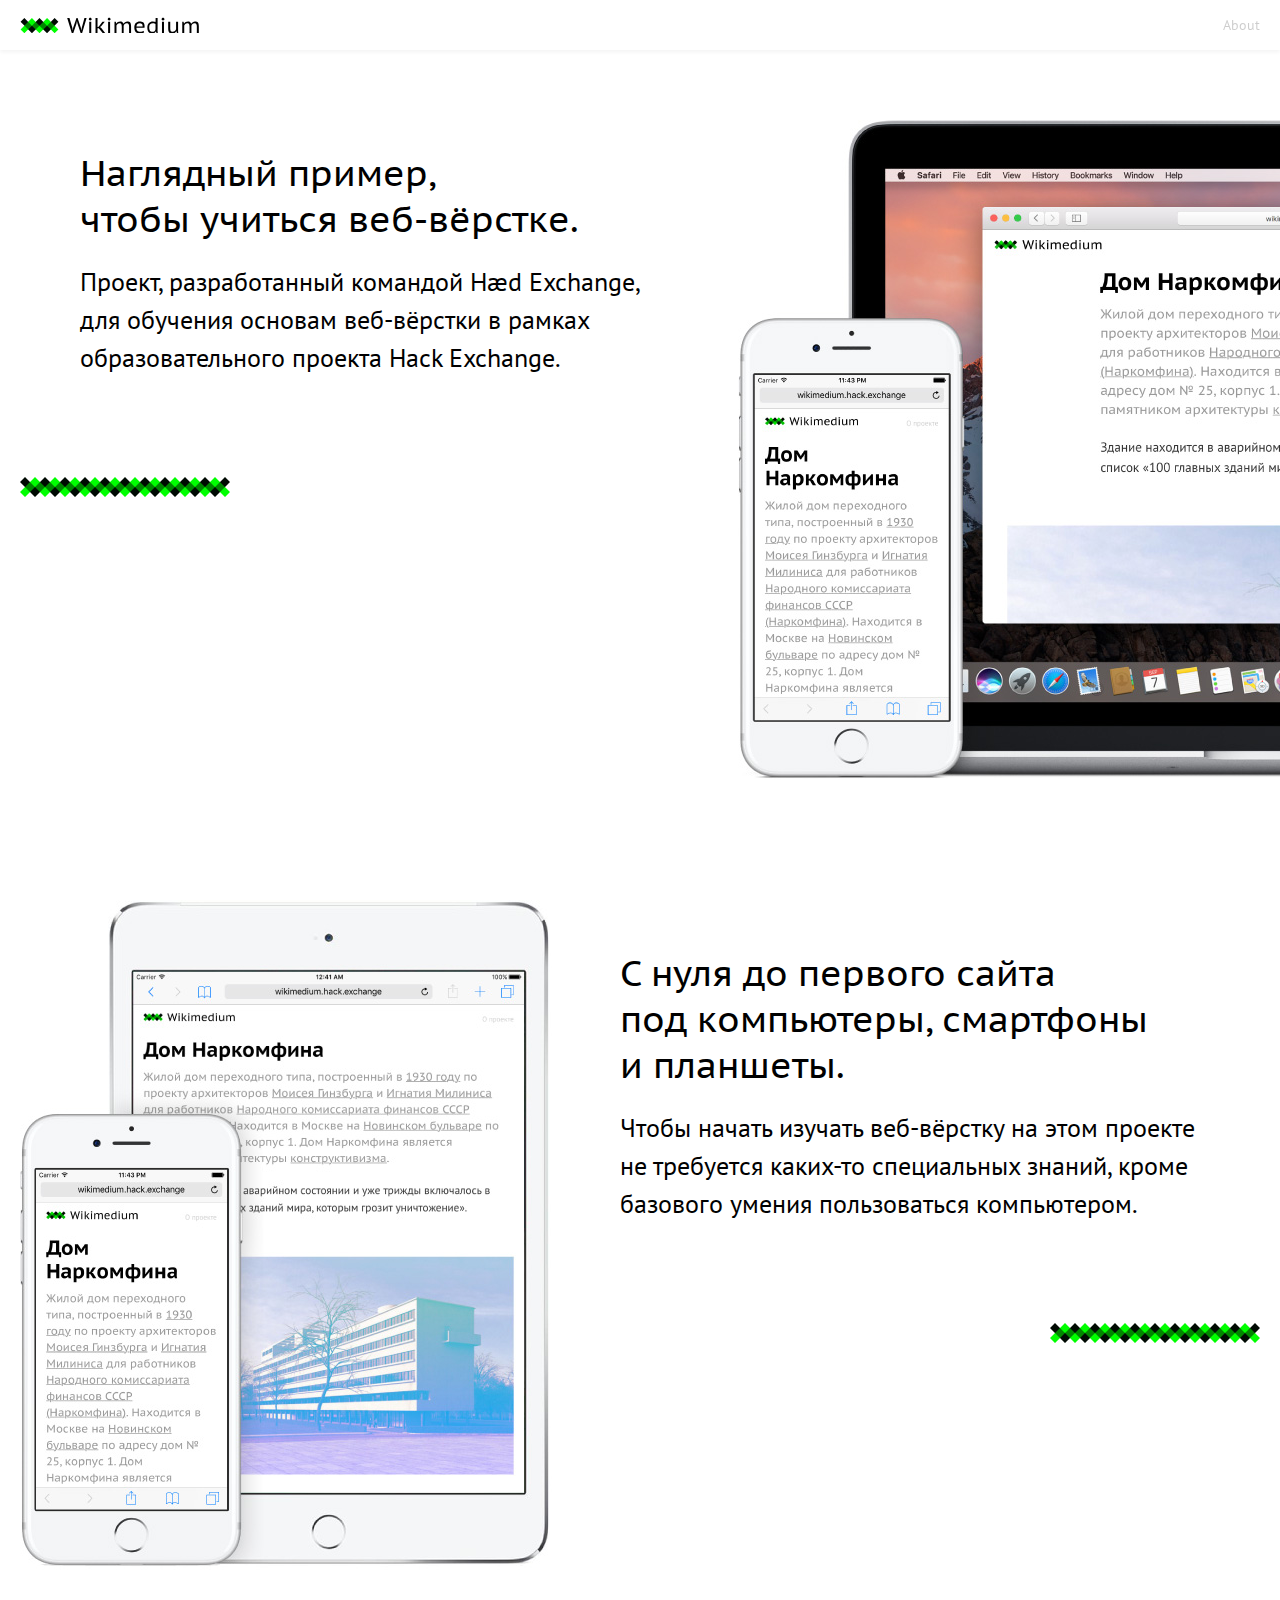
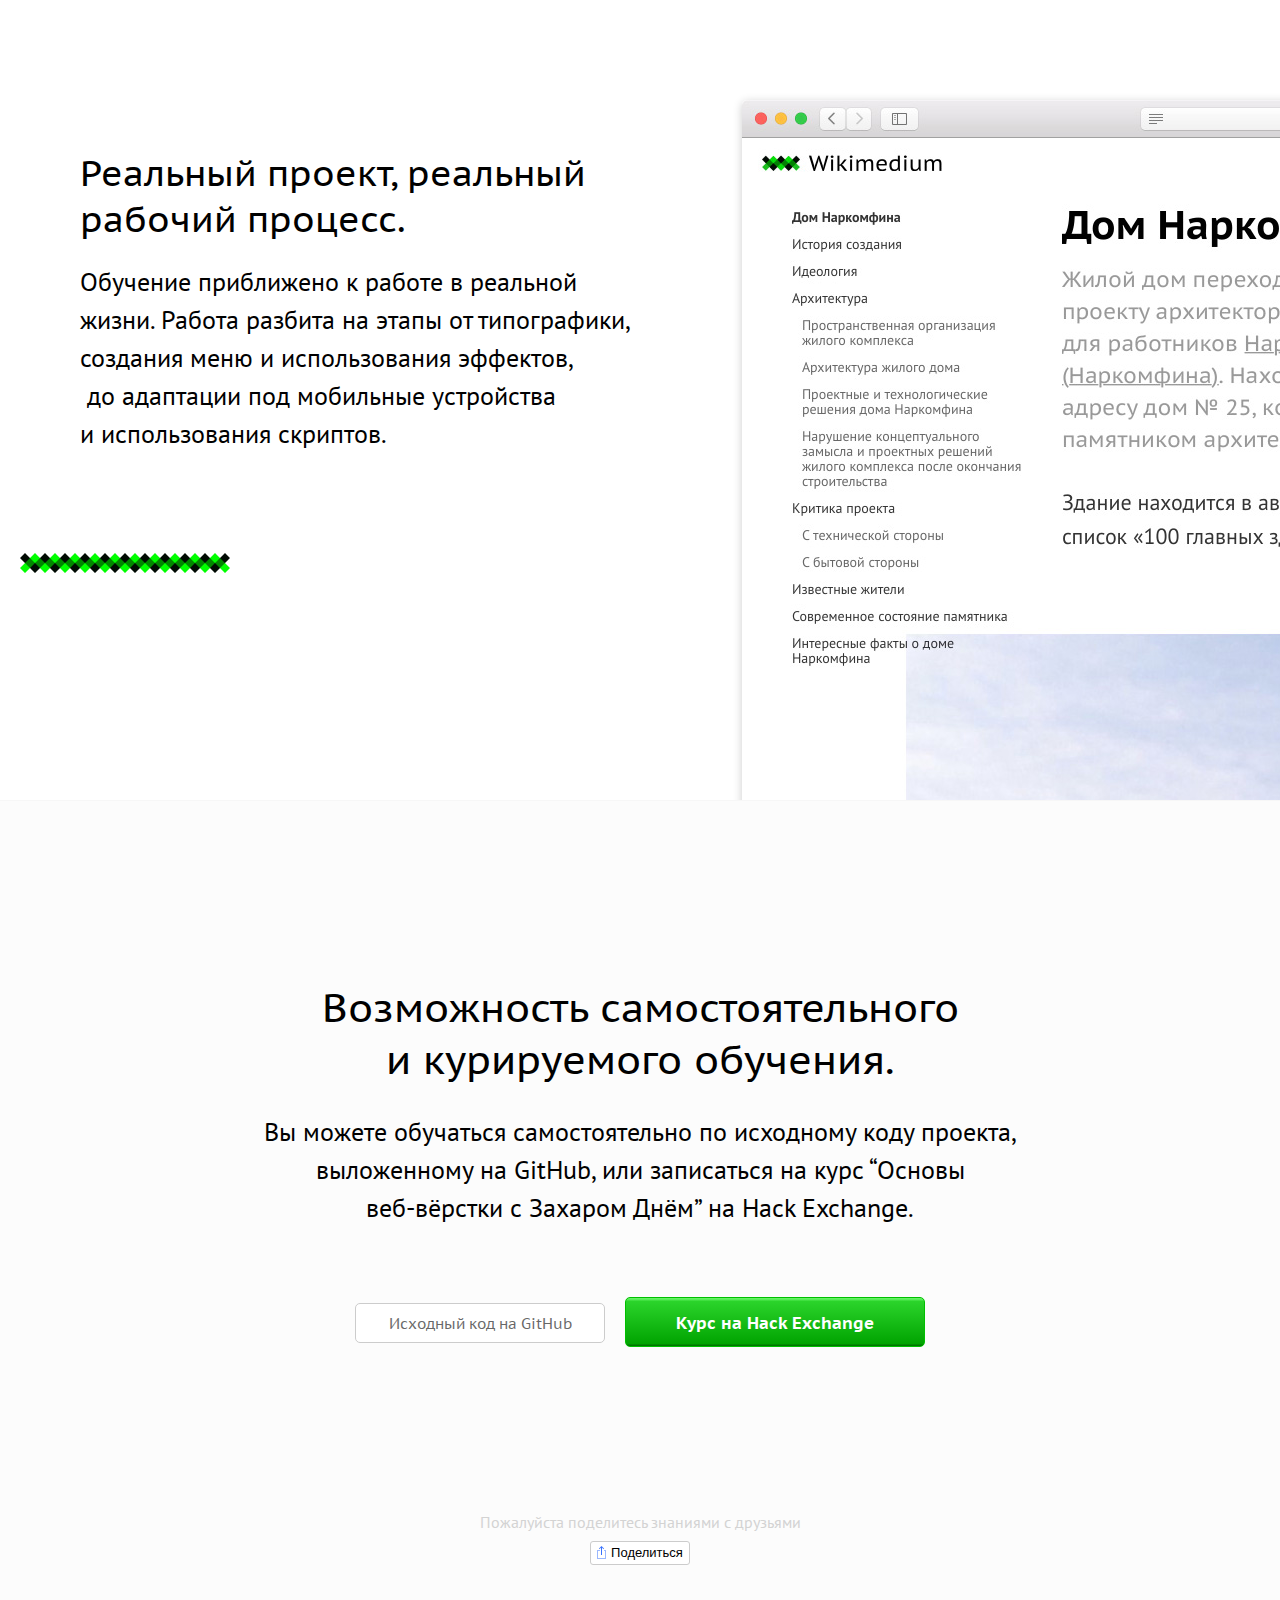
==== commit a529067c: "Сайт готов" ====
--- a/index.html
+++ b/index.html
@@ -2,127 +2,126 @@
 <html>
   <head>
     <meta charset="utf-8">
-    <title>Дом Наркомфина</title>
+    <meta name="viewport"           content="width=device-width">
+    <meta name="keywords"           content="наркомфин wikimedium moscoding">
+    <meta name="description"        content="Все посты">
 
+    <meta property="og:type"        content="article">
+    <meta property="og:url"         content="http://wikimedium.hack.exchange/posts.html">
+    <meta property="og:title"       content="Все посты">
+    <meta property="og:description" content="Все посты">
+    <meta property="og:image"       content="http://wikimedium.hack.exchange/images/share.png">
+
+    <title>Все посты</title>
+    <link rel="icon" type="image/x-icon" href="favicon.ico">
+    <link rel="icon" type="image/png" href="favicon.png">
+    <link rel="stylesheet" href="stylesheets/style.css">
+    <script src="javascripts/jquery.js" charset="utf-8"></script>
+    <script src="javascripts/social-likes.min.js" charset="utf-8"></script>
   </head>
-  <body>
-    <h1>Дом Наркомфина</h1>
-      <p> <b>Дом Наркомфина</b> жилой дом «переходного типа», построенный в 1930 году по проекту архитекторов Моисея Гинзбурга и Игнатия Милиниса для работников Народного комиссариата финансов СССР (Наркомфина). Находится в Москве на Новинском бульваре по адресу дом № 25, корпус 1. Дом Наркомфина является памятником архитектуры конструктивизма.</p>
-      <p>Здание находится в аварийном состоянии и уже трижды включалось в список «100 главных зданий мира, которым грозит уничтожение»[1].</p>
-    <h2> История создания</h2>
-    <hr></hr>
-      <p>В конце 1925 года была образована творческая организация конструктивистов, названная Объединением современных архитекторов (ОСА). Организация издавала журнал «Современная архитектура», который выходил регулярно шесть раз в год в течение пяти лет — с 1926 по 1930 год. Ответственными редакторами журнала были М. Я. Гинзбург (1892—1946), один из идеологов советского конструктивизма, и А. А. Веснин. ОСА оказала значительное влияние на развитие теоретической архитектурной мысли и ряд наработанных в ней решений позднее был использован при строительстве жилого комплекса на Новинском бульваре. Проект Дома Наркомфина был разработан Моисеем Гинзбургом в соавторстве с архитектором Игнатием Милинисом (1899—1974) и инженером Сергеем Прохоровым.</p>
-    <h2>Идеология</h2>
-    <hr></hr>
-      <p>Несмотря на то, что дом Наркомата финансов часто именуется «домом-коммуной», автор проекта М. Гинзбург считал его домом переходного типа (от «буржуазного» дома к «социалистической» коммуне), поскольку в нём не полностью уничтожалась семейная структура, как это предполагалось в домах-коммунах. Называя его так, Гинзбург имел в виду, что обитатели оценят удобства общественного обслуживания и постепенно перейдут к новому бытовому укладу[2].</p>
-      <p>В отличие от домов-коммун, в основе замысла Дома Наркомфина была идея создания комфортной жилой среды. Его структура намного богаче, чем структура многих других имевшихся тогда аналогов. Авторам проекта Гинзбургу и Милинису удалось скомпоновать жилые ячейки в единый корпус настолько необычно, что это заинтересовало даже самого Ле Корбюзье, побывавшего в Доме Наркомфина и посетившего лично квартиру Николая Милютина[3].</p>
-      <p>Идея комфортабельного жилища нового типа требовала не только иной функциональной организации, но и нового пространственного воплощения.</p>
-      <p>В конце 1920-х — начале 1930-х годов было построено шесть экспериментальных «коммунальных» домов переходного типа, причём три из них разработаны при непосредственном участии М. Гинзбурга как автора проекта.</p>
-    <h2>Архитектура</h2>
-    <hr></hr>
-      <p>Под строительство дома для работников Наркомата финансов была отведена территория двух усадеб, выходивших на Новинский бульвар. Все планы застройки отведенного участка предусматривали полный снос существующих домов и дворов, включая флигели и двор дома Шаляпина. В конечном итоге ни одно строение ради дома Наркомфина не снесли.</p>
-      <p>В проектной документации дом именовался 2-м домом СНК и планировался как многофункциональный комплекс, состоящий из четырёх корпусов, выполняющих разные функции: жилой комплекс, коммунальный центр (в свою очередь, включающий в себя столовую, физкультурный и читальный залы), детский корпус (детский сад и ясли) — он не был построен и впоследствии частично занял корпус столовой и библиотеки, и самостоятельного служебного двора с размещенными на его территории механической прачечной, сушилкой, гаражом и др. Дом должна была окружать обширная парковая территория.</p>
-          <h3>Пространственная организация жилого комплекса</h3>
-          <p>Пространство перед общественным корпусом композиционно выделялось квадратной площадкой, на которой планировалось разместить небольшое здание для детского сада. Все три объёма, различные по массам, строго ритмически уравновешенные, увязанные между собой, составляли композиционное ядро комплекса, сбалансированное в пространстве корпусом прачечной, ориентированным на Новинский бульвар. Перед прачечной также была устроена квадратная площадка, служившая своеобразным парадным пространством, связывающим комплекс с городом. Корпус прачечной так же, как и жилой дом, был частично поднят на колоннах, что освобождало для прохода пространство первого этажа. Пройдя под корпусом прачечной через «парадный двор» перед входом с Новинского бульвара, по диагональной аллее можно было попасть в общественную зону комплекса или по другой аллее через жилой корпус в уровне «открытого» первого этажа — в парк за домом, где была организована своеобразная видовая площадка[4].</p>
-          <p>Основной объём жилого дома Гинзбург расположил на территории двух усадебных садов, отмечая в пояснительной записке к проекту, что «в виду неровности участка, вызывающего в подобных случаях устройство большой поверхности цоколя, в настоящем случае дом поднят в большей своей части на высоту 2,5 метров на отдельных столбах, что является более экономичным и, кроме того, сохраняет нетронутой площадь парка»[4].</p>
-          <p>Функциональные характеристики будущего здания были определены техническим заданием, составленным Николаем Милютиным, который в указанные годы (1924—1929) исполнял обязанности наркома финансов РСФСР и выступал в качестве заказчика жилого комплекса. Сметная стоимость строительства составила 10 млн рублей[5].</p>
-          <h3>Архитектура жилого дома</h3>
-          <p>Подлинным новаторством для конца 1920-х годов была архитектура жилого корпуса. Она была настолько необычна и впечатляюща[6], что лишь немногие смогли увидеть в ней образ жилого дома будущего, черты которого он, безусловно, содержал.</p>
-          <p>Жилой корпус представляет собой шестиэтажное здание длиной 85 м и высотой 17 м. Ориентация здания на запад и восток. В торцах здания расположены лестничные клетки, всего две на всю длину. Первый этаж, высотой 2,5 метра, состоит из круглых столбов — элементов каркаса здания, что было связано со стремлением сохранить парковую территорию и с убеждённостью Гинзбурга в том, что первые этажи менее пригодны для жилья.</p>
-          <p>За счет колонн первого этажа и открытого пространства между ними создавалось зрительное впечатление, что корпус как бы приподнят над землей. Это, вместе с надстройкой-мостиком на плоской крыше и белоснежным цветом фасадов, придавало ему сходство с кораблем, что и закрепилось в неофициальном названии дома — «дом-корабль» или, по Е. Милютиной, «дом-пароход».</p>
-          <p>По второму и пятому этажам здания лестницы связаны широкими, около 4 м, коридорами, освещёнными с восточной стороны горизонтальными лентами окон. В квартиры жильцы попадают из этих коридоров.</p>
-          <p>Дом был задуман как «коммунальный» с изолированными квартирами на 50 семей, общей численностью около 200 человек, и имеющимся общественным обслуживанием. В своем проекте авторы поставили задачу сохранения только социально-бытовых условий переходного типа (например, несмотря на наличие общей столовой, в квартирах сохранялись маленькие кухни)[7][8].</p>
-          <p>Весь шестиэтажный объём здания разбит по горизонтали на две части. Нижние три этажа отведены под квартиры большой площади, в которых должны были проживать семьи, сохранившие более полно свой старый бытовой уклад. Поэтому здесь имелась маленькая кухня, позволяющая индивидуально приготовлять пищу. Верхние три этажа занимают малометражные квартиры на одного или двух человек — так называемая ячейка Стройкома РСФСР тип «F». Все квартиры двухэтажные с входами из одного коридора пятого этажа. Квартиры имели две планировки: либо с лестницей от входа наверх (в двухэтажную гостиную со стеклянной стенкой) и опять наверх (в спальню), либо с длинной лестницей вниз, в такую же гостиную и спальню, расположенные на одном уровне. Таким образом каждая квартира состоит из двух частей. Одна часть её имеет высоту 3,6 м, другая — 2,3 м. Последняя представляет собой спальную нишу, она освещена прямым светом: имеется небольшая душевая кабина с умывальником. В каждой квартире есть отдельная передняя и туалет, расположенный у самого входа. В малометражных квартирах нет кухонь. Жилая комната оборудована небольшим «кухонным элементом» для индивидуального приготовления пищи. Площадь каждой ячейки составляет 33—34 м², но её кубатура благодаря многоярусной планировке соответствует кубатуре квартиры, в полтора раза большей по площади[9].
+  <body class="landing">
+
+    <section class="landingWrapper">
+
+      <nav class="menubar">
+        <div>
+          <a class="logo"  href="posts.html"></a>
+          <a class="about" href="index.html">About</a>
+        </div>
+      </nav>
+
+      <section class="mainSection left">
+        <section>
+          <h2>
+            Наглядный пример,<br>
+            чтобы учиться веб-вёрстке.
+          </h2>
+          <p>
+            Проект, разработанный командой Hæd Exchange,<br>
+            для обучения основам веб-вёрстки в рамках<br>
+            образовательного проекта Hack Exchange.
           </p>
-          <p>Квартиры нижних этажей трехкомнатные. Жилая площадь в них примерно 57-60 кв. м. Как и малометражные, они двухъярусные. В нижнем ярусе каждой квартиры размещены передняя, кухня и общая жилая комната двойной высоты. Из передней вход в общую, высотой 5 м, комнату, площадь которой равна 25 кв. м. Из передней же внутренняя лестница ведет во второй ярус. Здесь две спальни, ванная и туалет. Спальни отделены узкой площадкой с галереей, открывающейся в общую жилую комнату. Высота помещения второго яруса 2,3 м[2]. Полы в ванной комнате — пробковые, в 1959 году пробка заменены на кафельную плитку.</p>
-          <p>В обоих концах жилого корпуса, по обе стороны лестницы со входом непосредственно с лестничной клетки, размещены квартиры «2F» (соединенные по две ячейки «F»), и занимающие площадь, равную двум сдвоенным малометражным квартирам (кв. 14 и 29). В этих квартирах две жилые комнаты высотой 3 м. Передняя, ванная, туалет, кухня и столовая имеют высоту 2,3 м. По существу, это обычные (одноярусные) квартиры с несколько непривычным распределением высот, а потому и с более интересным пространственным решением.</p>
-          <p>И наконец, в самой верхней части дома, на уровне плоской крыши, сделано несколько комнат типа общежития, где реализовны опубликованные Н. Милютиным в «Соцгороде» жилые ячейки на одного человека. Часть из них — на одного человека, часть — на двух. Между каждой парой комнат расположены душевая и умывальная комнаты.</p>
-          <p>Здание включает в себя около десятка типов квартир, в том числе:</p>
-    <ul>
-          <li>Квартира типа F — основное количество жилых ячеек в доме минимального размера. В одни из них можно попасть из остекленной галереи или коридора, спускаясь по внутриквартирной лестнице в общую комнату, а в другие — поднимаясь в неё также по аналогичной лестнице.
-          <li>Квартира типа K — 8 квартир для больших семей располагались в центральной части дома между лестничными клетками на 2-м и 3-м этажах. Квартиры представляли собой двухъярусные жилые ячейки высотой каждого этажа 2,3 метра, при этом часть квартиры имела высоту потолка 4,6 метра, и в ней находилась общая жилая комната, выполняющая функции гостиной. На нижнем ярусе были устроены коридор, передняя, терраса и кухня, а в верхнем — две спальни размером 19,9 и 12,1 м². Кроме открытой террасы на втором этаже, для отдыха на воздухе и принятия солнечных ванн была предназначена также плоская крыша с разбитым на ней цветником[7].
-          <li>Квартира типа 2F. Сочетание разных жилых ячеек позволило избежать повторения галерей и коридоров на каждом этаже и сделать их светлыми, а во всех квартирах обеспечить сквозное проветривание.
-          </ul>
-          <p>Фасады жилого корпуса выглядят по разному, с восточной стороны, от Садового кольца — длинные ленточные окна и открытая галерея второго этажа. С противоположной западной стороны иная картина: большие квадраты остекления двухсветных общих комнат-гостиных и небольшие окна кухонь. В результате все спальни в доме ориентированы на утреннее солнце, а гостиные на вечернее.</p>
-          <p>Принцип компоновки жилых ячеек, подобный применённому в проекте дома Наркомфина, был реализован в ряде проектов и на Западе, в частности, в построенном в Бреслау (Вроцлаве) по проекту Ганса Шаруна общежитии для холостых (1929 год). Наличие коридора, обслуживающего несколько уровней, характерно для жилых единиц Ле Корбюзье[9].</p>
-          <p>Обследование дома Наркомфина, проведенное в 1994 году профессором МАрхИ Еленой Овсянниковой и швейцарскими студентами из Женевы, которыми руководил Жан-Клод Люди, показало, что его внутренняя структура оказалась ещё сложнее, чем было заявлено в проекте. Нестандартные квартиры, как оказалось, были на каждом этаже, хотя большинство их — типовые. Общее число вариантов жилых ячеек могло доходить до одиннадцати (включая помещение для консьержа, «студию» на верхнем этаже, общежитие на кровле и пентхаус самого Милютина). Характерно, что в конце коридора пятого этажа находилась общая кухня, организованная уже в 1940-е годы, а из самого коридора был доступ в чуланы для хранения вещей, не всегда помещавшихся в ячейки «F».</p>
-          <h3>Проектные и технологические решения дома Наркомфина</h3>
-          <p>Дом был возведен в 1928—1930 годах с применением новинок тогдашней строительной индустрии, в том числе цельнолитого железобетона (выдержавшего впоследствии и бомбежки и многолетнее отсутствие ремонта), а также новых материалов. Он построен на колоннах, это висячая (каркасная) конструкция, что создает устойчивость при оползнях и колебаниях почвы — под домом течет подземная река Синичка, заключенная в трубу[5]. Несущий каркас с сеткой круглых в плане колонн диаметром 350 мм связан в продольном и поперечном направлениях железобетонными прогонами. Наружные стены, являющиеся по сути облегченными термоизоляционными щитами[10], отнесены на консолях от колонн каркаса, в результате чего колонны оказываются внутри здания. Технологические решения плоской кровли с системой водостоков, теплоизоляцией «торфоплитами» из прессованного торфа и гидроизоляцией битумом следовали схеме, разработанной ведущим германским специалистом по плоским крышам Эрнстом Маем.</p>
-          <p>В доме Наркомфина в 1929 году был проведен эксперимент по цветовому решению квартир, которым руководил специалист из Баухауса профессор Хиннерк Шепер. Шепер выполнил цветовое оформление интерьеров дома, для чего был на год откомандирован в Москву[7]. Стены в квартирах не оклеивались обоями, а гладко окрашивались — теплые гаммы колеров для одних квартир и холодные для других. Теплая гамма была основана на оттенках жёлтого и охры, холодная — голубого и серого. Обе были реализованы в двух вариантах: сначала в сильной, а потом слабой насыщенностью колеров. Образцы эскизов цветового решения интерьеров типовых квартир дома Наркомфина по Шеперу представлены в книге Е. Овсянниковой и Е. Милютиной Жилой комплекс «Дом Наркомфина», Екатеринбург: Tatlin, 2015 — 64 с.</p>
-          <p>Важную роль в сооружении комплекса сыграл инженер Сергей Львович Прохоров (1899—1974). Согласно предложенному Прохоровым решению, железобетонный каркас здания, несущие стены из блоков, а также водостоки и вентиляционные вытяжки был размещены внутри здания; снаружи были расположены лёгкие несущие стены и ленточные окна. Прохоров создал несколько новых материалов (фибролит, ксилолит, торфоплиты и камышит) и организовал производство шлакоблоков («бетонитовых камней») прямо на стройплощадке[11]. По мнению профессора МАрхИ Елены Овсянниковой, без участия этого инженера, хорошо освоившего немецкую технологию изготовления цементных блоков и предложившего ряд нововведений по ходу строительства, Дом Наркомфина не удалось бы построить столь успешно[3].</p>
-          <p>Во всех жилых помещениях полы из дубового паркета (широкий паркет 8 см). В ванных комнатах, по крайней мере, трёхкомнатных квартир полы из пробкового дерева (сохранились до 1960 года), заменены кафельной плиткой. Электропроводка открытого типа - витой провод на фарфоровых изоляторах. Электровыключатели поворотные, как и розетки, также фарфоровые.</p>
-          <p>Корпус общественного обслуживания, названный авторами «коммунальным», представлял собой замкнутый четырёхэтажный, почти кубический объём со стороной куба около 10 метров. Он был связан с жилым корпусом переходом на уровне второго этажа. Корпус предназначался для размещения общей кухни-столовой, библиотеки и других бытовых и общественных помещений[9].</p>
-          <h3>Нарушение концептуального замысла и проектных решений после окончания строительства</h3>
-          <p>В 1932—1934 году на территории, первоначально предназначавшейся для детского сада и яслей при Доме Наркомфина (вдоль его южной границы), по проекту архитектора Сергея Леонтовича был построен жилой дом работников Совнаркома (дом 25, корп. 10)[12], композиционно никак не связанный с комплексом. В итоге сохранение усадебных построек по линии Новинского бульвара, а также строительство в границах первоначально отведённого участка ещё одного жилого дома, чужеродного комплексу, не позволило полностью осуществить авторский замысел по организации пространства.</p>
-          <p>В середине 1930-х годов в виду острого дефицита жилья все пролёты между столбами-опорами первого этажа были застроены, здесь расположились дополнительные квартиры (сверх 50-ти проектных) с частичным заглублением их в цоколь, в общий тамбур которых (на две квартиры) с улицы можно было попасть спуском по четырём ступенькам вниз. В северной части цокольного этажа было организовано служебное общежитие, третье в доме. Служебное помещение было также пристроено к южному фасаду, надстроен коммунальный корпус.</p>
-          <p>Разработанный авторами проекта социально-бытовой уклад жизни, заложенный в основу структуры жилого комплекса, оказался неосуществимым в условиях жизни тех лет, к тому же жильцы дома в большей части были психологически неподготовлены к таким переменам. Не был построен жилой корпус второй очереди, не был построен комплекс служебного дворика, объединяющего механическую прачечную, гараж для жильцов, котельную. Сооружена была лишь прачечная, широко использовавшаяся жильцами лишь в первые годы[2], а после войны перешедшая в ведомственное подчинение.</p>
-          <p>Разработанный авторами проекта социально-бытовой уклад жизни, заложенный в основу структуры жилого комплекса, оказался неосуществимым в условиях жизни тех лет, к тому же жильцы дома в большей части были психологически неподготовлены к таким переменам. Не был построен жилой корпус второй очереди, не был построен комплекс служебного дворика, объединяющего механическую прачечную, гараж для жильцов, котельную. Сооружена была лишь прачечная, широко использовавшаяся жильцами лишь в первые годы[2], а после войны перешедшая в ведомственное подчинение.</p>
-          <p>Разработанный авторами проекта социально-бытовой уклад жизни, заложенный в основу структуры жилого комплекса, оказался неосуществимым в условиях жизни тех лет, к тому же жильцы дома в большей части были психологически неподготовлены к таким переменам. Не был построен жилой корпус второй очереди, не был построен комплекс служебного дворика, объединяющего механическую прачечную, гараж для жильцов, котельную. Сооружена была лишь прачечная, широко использовавшаяся жильцами лишь в первые годы[2], а после войны перешедшая в ведомственное подчинение.</p>
-        <h2>Критика проекта</h2>
-        <hr></hr>
-        <p>Дому Наркомфина посвящено большое количество публикаций, как в российских, так и в зарубежных источниках. В западных источниках описания дома Наркомфина нередко сопровождаются определениями «утопия» и «утопический» (англ. utopian housing project)[14][15]. В советских публикациях авторы старались избегать такой трактовки, привычно используя лексику типа «эксперимент», «экспериментальный», «переходного типа» и т. п., как правило, не акцентируя внимание на его результатах.</p>
-          <h3>С технической стороны</h3>
-          <p>Объектом критики, в первую очередь со стороны качества использованных строительных материалов, стали несущие стены, так как жилой корпус ни разу не ремонтировали за все 80 лет его существования. Штукатурка фасадов осыпалась, а стены из кустарно выполненных цементных и шлаковых блоков, сделанных прямо на стройке, разрушались. Наполнителями в цементном растворе служили разные подручные материалы, в том числе, металлургический шлак, солома, камыш.</p>
-          <p>Каркасная конструкция дома на ножках весьма затруднила устройство в нём вертикальных коммуникаций, не говоря о промерзании нижнего жилого этажа. Канализационные стояки пришлось утеплять и пропускать в нестандартных, специально утолщенных колоннах, что первоначально не учитывалось в эскизном архитектурном решении. Ряд проблем вызвала и плоская кровля и связанные с ней протечки. Исполнение такой кровли требует особой тщательности и качественных материалов, которые в период строительства можно было достать только благодаря инициативе заказчика ранга Милютина. Такая кровля требует постоянного ухода — прочистки загрязненных или замерзших внутренних водостоков, починки покрытия, регулярного сбрасывания снега.</p>
-          <p>Использованный во внутренней отделке дома «камышит» оказался плохим звукоизолирующим материалом, в частности, в качестве внутренних перегородок между первоначально «спальными комнатами», оказавшихся заселённых различными семьями. По этому поводу было высказано много критических замечаний. К моменту окончания войны вентиляционные шахты оказались забитыми, вытяжная вентиляция повсеместно не работала.</p>
-          <p>Эксперимент с устройством раздвижных горизонтальных окон «не достиг цели и вызвал нарекания жильцов»[2]. Конструкции скользящих деревянных рам, сходные с изобретенными Ле Корбюзье и Пьером Жаннере, были доработаны с учетом российского климата. Ленточные окна включали два элемента: подвижные и неподвижные. Неподвижные с железобетонными рамами, подвижные — с дубовыми, скользящими на роликах по направляющему рельсу и прижимающимися к бетону рукояткой с эксцентриком[2]. Места прижима в окне с деревянной рамой были обиты брезентом и войлоком. Через пару десятилетий уплотнения износились, бетонные рамы стали осыпаться, обнажая металлическую арматуру, сдвижные элементы окон заклинивали и в зимнее время пропускали холодный воздух.</p>
-          <p>Оборудование квартир не удалось сделать идеальным, ни стилистически, ни функционально. Например, там, где удавалось поставить ванну, то это были громоздкие дореволюционные чугунные изделия, занимавшие слишком много места в габаритах первоначально запланированных душевых кабин. Солидная по площади ванная комната была только в квартире Милютина[3].</p>
-          <h3>С бытовой стороны</h3>
-          <p>С бытовой стороны Дом Наркомфина также вызывал множество нареканий. Основой явилось нарушение заложенного в проекте принципа заселения типовых ячеек (квартир), связанного с тяжелейшим жилищным кризисом в СССР. В Доме Наркомфина в 1940-е…1970-е годы были распространены примеры квартир-коммуналок, когда одной из семей приходилось жить в общей комнате, а другой — в спальне. При этом минимальные размеры кухонь и санузлов приводили к скандалам и, в результате, к резкой критике архитектуры авангарда в целом. По-видимому, благополучными исключениями являлись квартиры бывших наркомов Н. Милютина и Н. Семашко.</p>
-          <p>Не выдержал Дом Наркомфина и конкуренцию с традиционными в отношении строительных технологий домами, выстроенными по инициативе Моссовета. Если в Доме Наркомфина легкие бетонные блоки разрушались, то толстые и непромерзаемые кирпичные стены домов Моссовета до сих пор отличаются хорошей звукоизоляцией всех помещений и сохраняют микроклимат в квартирах[3].</p>
-          <p>В итоге Дом Наркомфина так и не стал «домом-коммуной переходного типа» — к середине 1930-х годов от этой идеи отказались сами жильцы[11]. Идущую вдоль нижнего коридора галерею, предназначенную для встреч и общения, быстро превратили в индивидуальные кладовки; терраса с садом на крыше так и не была достроена, а общей столовой почти никто не пользовался. Жильцы с удовольствием покупали в столовой готовые блюда, однако предпочитали забирать их с собой в квартиры, а не питаться вместе[16]. В таком виде коммунальный корпус существовал недолго. Через некоторое время общественное питание перестало удовлетворять основную массу жильцов, и кухня стала нерентабельной. Вслед за этим изменилось и назначение двухсветных залов. Они были приспособлены вначале под типографию, а в дальнейшем — под конструкторское бюро.</p>
-          <p>Успешно функционировали только два коммунальных хозяйственно-бытовых учреждения: прачечная и детский сад (в коммунальном корпусе).</p>
-          <p>Авторы монографии советского периода (1986), посвященной Дому Наркомфина, подводя итоги, писали, что «эксперимент с организацией новых форм ведения социально-бытового хозяйства для начала 1930-х годов был преждевременным и оказался несостоятельным»[2]. Современный английский антрополог Виктор Бачли в своей работе 1999 года писал, что «утопизм и стремление к реформированию повседневной жизни, положенные в основу проекта дома Наркомфина, впали в немилость практически сразу по его завершении. С началом пятилетки и консолидации власти Сталиным заложенные в проект идеи коллективизма и феминизма были отвергнуты как левацкие и троцкистские»[14].</p>
-        <h2>Известные жители</h2>
-        <hr></hr>
-        <ul>
-          <li>Антонов-Овсеенко Владимир Александрович, кв. 49 — нарком юстиции РСФСР, с женой Софьей Ивановной Левиной.</li>
-          <li>Бган Ольга Павловна — актриса театра и кино.</li>
-          <li>Бухарцев Дмитрий Павлович, кв. 29 — кандидат экономических наук, корреспондент газеты «Известия» в Германии в 1930-е гг.</li>
-          <li>Вишневский Александр Александрович, кв. ? (5 этаж) — доктор медицинских наук (1936), позднее главный хирург Советской армии.</li>
-          <li>Воскресенский Кирилл Александрович, кв. ? — ученый-биолог, основатель Беломорской биологической станции (1938).</li>
-          <li>Герасимов Иван Семёнович, кв. 51 — управляющий делами СНК РСФСР; арестован и расстрелян в 1937 году</li>
-          <li>Гордеев Михаил Григорьевич, кв. 27 — публицист, коллекционер живописи.</li>
-          <li>Гостынский Владимир Викторович, кв. ? (6 этаж) — начальник управления НКФ, ближайший помощник Н. Милютина, с семьей.</li>
-          <li>Гуревич Моисей Григорьевич, кв. 41 — заместитель наркома здравоохранения РСФСР.</li>
-          <li>Дейнека Александр Александрович, кв. 18 — советский живописец, с женой Серафимой Лычевой.</li>
-          <li>Жуков Савелий Григорьевич, кв. 11 — заместитель наркома Наркомата Совхозов РСФСР — репрессирован.</li>
-          <li>Инсарова (Окорокова) Ольга Фёдоровна, кв. 11 (после Жукова С. Г.) — оперная певица Большого театра.</li>
-          <li>Карп Сергей Бенедиктович, кв. 47 — председатель Госплана РСФСР.</li>
-          <li>Келин Пётр Иванович, кв. ? — художник и преподаватель живописи, ближайший друг Н. А. Милютина[17].</li>
-          <li>Крыленко Николай Васильевич, кв. 46[18] — нарком юстиции СССР; арестован и расстрелян в 1938 году</li>
-          <li>Крючков Пётр Петрович, кв. 13 — директор Музея А. М. Горького, с женой. После ареста семьи Крючковых в 1938 году квартира № 13 перешла к семье Н. А. Семашко.</li>
-          <li>Лебедь Дмитрий Захарович, кв. 43 — зам. председателя Совнаркома РСФСР.</li>
-          <li>Лисицын Николай Васильевич, кв. 50 — нарком земледелия РСФСР.</li>
-          <li>Милютин Николай Александрович — в 1924—1929 годах наркомфин РСФСР, в 1929 году председатель Малого СНК — один из идеологов «новых форм социалистического жилища», автор монографии «Соцгород»[19]. Квартира Милютина, спроектированная им для своей семьи с согласия М. Гинзбурга, уже после возведения здания, находилась на крыше здания, в помещении, запланированном под вентиляционную камеру, оборудование для которой не было закуплено, из-за нехватки денег[1]. Двухуровневая квартира — первый в мире «пентхауз»[5].</li>
-          <li>Семашко Николай Александрович, кв. 14 — бывший нарком здравоохранения РСФСР, с семьёй.</li>
-          <li>Соколов Николай Константинович, кв. 42[18] — председатель Правления Госбанка СССР; арестован и расстрелян в 1938 году.</li>
-          <li>Соловьёв Владимир Александрович — драматург[20].</li>
-          <li>Сулимов Даниил Егорович, кв. 45 — председатель СНК РСФСР.</li>
-          <li>Хронин Василий Никифорович, кв. 39 — заместитель наркома внутренней торговли РСФСР.</li>
-        </ul>
-          <p>Дом заселялся в 1931 году (одновременно с заселением Дома на набережной на улице Серафимовича, д. 2) представителями советской номенклатуры республиканского уровня. Наиболее заметные из них по своему положению занимали квартиры в верхних этажах и в торцах жилого корпуса. Позднее, в 1937—1938 годах, многие из них были осуждены и расстреляны как «враги народа». По количеству репрессированных жильцов в годы «большого террора» дом Наркомфина (он же 2-й дом СНК[21]), вероятно, сопоставим лишь с 1-м домом СНК (Дом на набережной). Жильцы (поголовно советская номенклатура республиканского уровня) не менее двадцати квартир были репрессированы. Практически все они были расстреляны, но были и отбывавшие срок приговора в ГУЛАГе. И по воспоминаниям Екатерины Милютиной, в конце 1950-х в дом ещё наведывались взрослые дети семей, выселенные из дома в 1937-м и 1938-м годах, желавшие посмотреть на свои квартиры и на тех, кто в них теперь живёт.</p>
-          <p>Сам М. Я. Гинзбург никогда не жил в доме Наркомфина, несмотря на кочующие в Интернете легенды по этому поводу. В период отделки здания в одной из квартир находилась его мастерская, см. фото, автор Владимир Грюнталь. По воспоминаниям старожилов, живших здесь ещё в 1950-х годах, при заселении дома Гинзбургу была предложена в нём квартира, но он отказался, отдав предпочтение жилью традиционной архитектуры.</p>
-          <h2>История эксплуатации здания и его современное состояние[править | править вики-текст]</h2>
-          <hr></hr>
-          <p>С середины 1930-х годов дом № 25, корп. 1 стоял на балансе Совета народных комиссаров, с 1946 года — Совета Министров РСФСР вплоть до конца 1950-х годов. В конце 1950-х годов снят с баланса Совета Министров РСФСР и передан в общегородское подчинение (в ЖЭК).</p>
-          <p>За все годы существования дома не было выполнено ни одного капитального ремонта. В конце 1970-х власти Москвы собирались сделать капремонт, для чего выселили тридцать квартир, но так и не успели[22]. Отсутствие капитального ремонта дома (помимо окраски фасадов) объясняется в том числе и тем, что после войны 1941—1945 годов в архивах не оказалось детальных чертежей здания, а равным образом и чертежей коммуникаций водоснабжения, канализации и вентиляции[23]. По данным Архнадзора, Гинзбург никогда не публиковал осуществленный вариант планов дома и не упоминал о наличии в нём квартиры Милютина[24]. Как сообщает Е. Б. Овсянникова (2015), «чертежи, чудесным образом, были обнаружены в цюрихском архиве Ле Корбюзье»[25].</p>
-          <p>В настоящее время дом находится в неудовлетворительном техническом состоянии, которое оценивается экспертами как «критическое»[26][27]. Дом в большей части расселён (этот процесс начался в конце 1980-х годов), однако по состоянию на начало 2008 года там до сих пор проживают около 15 семей[28].</p>
-          <p>В 2006 году дом Наркомфина был включён в «World monuments watch list of 100 most endangered sites» — Список памятников мировой культуры, находящихся под угрозой исчезновения[29]. С 2010 года часть пустых квартир сдана в аренду под мастерские либо жилые помещения, которые в основном заняла «творческая молодежь», небезразличная к архитектурному шедевру[30]. Смена правительства Москвы никак не отразилась на статусе и состоянии памятника. Архитектор Алексей Гинзбург, внук автора первоначального проекта, подготовил проект реконструкции Дома наркомфина, предполагающий сохранение первоначальной планировки здания[7].</p>
-          <p>Зима 2011—2012 годов практически разрушила «коммунальный блок». Доступ в некоторые части Дома, находящиеся в собственности города, небезопасен.</p>
-          <p>Всего в доме на балансе 46 квартир, больше 30 из них принадлежат компании Александра Сенаторова, который начал скупать квартиры в 2006 году. Сенаторов утверждает, что планирует реставрацию дома. Впрочем, ясности, насколько это действительно будет реставрация, а не коммерческая перестройка, нет[1]. По состоянию на март 2014 года из общей площади (около 4 тыс. кв. м) в собственности группы Сенаторова находится 2,2 тыс. кв. м, ещё 1,3 тыс. м² — на балансе мэрии Москвы, оставшиеся помещения — у пяти собственников квартир[31].</p>
-          <p>По состоянию на февраль 2017 года помещения дома сдаются для жилья и под офисы. В дом также можно попасть через экскурсии, которые проводятся регулярно.</p>
-          <h2>Роль и значение проекта в исторической перспективе</h2>
-          <hr></hr>
-          <p>Сдача дома Наркомфина по времени совпала с критическим переломом в судьбе архитектуры в СССР: все профессиональные объединения были распущены, а вместо них возник Союз архитекторов СССР, призванный определять облик новой советской архитектуры. Конструктивизм и рационализм были заклеймены как «формализм» и иностранные заимствования, чуждые советскому человеку. Практика домов-коммун была осуждена специальным постановлением ЦК ВКП(б) от 16 мая 1930 года «О работе по перестройке быта». В архитектуре был объявлен курс на «освоение классического наследия»[11]. Новое градостроительство с 1931 года было ориентировано на создание монументальных городских центров и рассматривало в качестве достойной обсуждения жилой архитектуры только декорировавшие эти центры отдельные дома[5]. В 1930-е годы упоминания "дома для работников Наркомфина" исчезают из публичного пространства и появляется вновь лишь спустя три десятилетия, в 1960-е годы.</p>
-          <p>Историк сталинской архитектуры Дмитрий Хмельницкий даёт ключ к пониманию причин удаления Николая Милютина из архитектуры и последующего ожидания им ареста: «Эпопея с „домами-коммунами“ теоретиков Сабсовича и Милютина была уникальной попыткой партийных функционеров среднего ранга привязать реальное архитектурное проектирование к официальной идеологии[32]. Эта попытка дорого обошлась обоим энтузиастам. Однако сама идея „обобществления быта“ не была запрещена, наоборот, она последовательно проводилась в жизнь с конца 1920-х по середину 1950-х годов. Но реализовывалась она не в виде каменных благоустроенных общежитий, а в виде коммунальных деревянных бараков»[5].</p>
-          <p>Интересно отметить, что окончание строительства и заселение Дома Наркомфина (1931) по времени совпали с открытием 102-этажного небоскреба Эмпайр стейт билдинг в Нью-Йорке. Оба здания носили статусный характер, и каждое из них, в своей стране, являлось техническим, технологическим и культурным прорывом, как верили их создатели, в будущее. Эмпайр стейт билдинг сохранил своё значение, и по сей день остаётся культурным символом Америки (англ. American cultural icon); что касается идей и принципов, заложенных в проект Дома Наркомфина, то они были преданы забвению сразу по его завершении[14][33].</p>
-          <h2>См. также</h2>
-          <hr></hr>
-          <ul>
-            <li>Дом-коммуна</li>
-            <li>Конструктивизм (искусство)</li>
-            <li>Конструктивизм в архитектуре Москвы</li>
-          </ul>
+          <figure class="pattern"></figure>
+        </section>
+
+        <figure class="mockup" id="mockup1"></figure>
+      </section>
+
+      <section class="mainSection right">
+        <section>
+          <h2>
+            С нуля до первого сайта<br>
+            под компьютеры, смартфоны<br>
+            и планшеты.
+          </h2>
+          <p>
+            Чтобы начать изучать веб-вёрстку на этом проекте<br>
+            не требуется каких-то специальных знаний, кроме<br>
+            базового умения пользоваться компьютером.
+          </p>
+          <figure class="pattern"></figure>
+        </section>
+
+        <figure class="mockup" id="mockup2"></figure>
+      </section>
+
+      <section class="mainSection left">
+        <section>
+          <h2>
+            Реальный проект, реальный<br>
+            рабочий процесс.
+          </h2>
+          <p>
+            Обучение приближено к работе в реальной<br>
+            жизни. Работа разбита на этапы от типографики,<br>
+            создания меню и использования эффектов,<br>
+             +до адаптации под мобильные устройства +<br>
+            и использования скриптов.
+          </p>
+          <figure class="pattern"></figure>
+        </section>
+
+        <figure class="mockup" id="mockup3"></figure>
+      </section>
+
+      <section class="mainSection center">
+        <section>
+          <h2>
+            Возможность самостоятельного<br>
+            и курируемого обучения.
+          </h2>
+          <p>
+            Вы можете обучаться самостоятельно по исходному<br class="compact">
+            коду проекта,<br class="full">
+            выложенному на GitHub, или записаться<br class="compact">
+            на курс “Основы<br class="full">
+            веб-вёрстки с Захаром Днём”<br class="compact">
+            на Hack Exchange.
+          </p>
+
+          <nav>
+            <a class="btn small white" href="#">Исходный код на GitHub</a>
+            <a class="btn large green" href="#">Курс на Hack Exchange</a>
+          </nav>
+        </section>
+
+        <footer class="share">
+
+          <p>Пожалуйста поделитесь знаниями с друзьями</p>
+
+          <div class="social-likes social-likes_single" data-counters="no" data-url="http://wikimedium.hack.exchange/posts.html" data-single-title="Поделиться">
+            <div class="facebook" title="Поделиться ссылкой на Фейсбуке">Facebook</div>
+            <div class="twitter" title="Поделиться ссылкой в Твиттере">Twitter</div>
+            <div class="vkontakte" title="Поделиться ссылкой во Вконтакте">Вконтакте</div>
+          </div>
+        </footer>
+
+      </section>
+    </section>
+
+
+
   </body>
 </html>
--- a/stylesheets/style.css
+++ b/stylesheets/style.css
@@ -0,0 +1,11 @@
+@import 'reset.css';
+@import url('https://fonts.googleapis.com/css?family=PT+Sans+Caption:400,700|PT+Sans:400,400i,700,700i');
+@import 'social-likes_birman.css';
+
+@import 'layout1.css';
+@import 'menubar.css';
+@import 'sidebar.css';
+@import 'article.css';
+@import 'posts.css';
+@import "landing.css";
+@import "ui.css"
